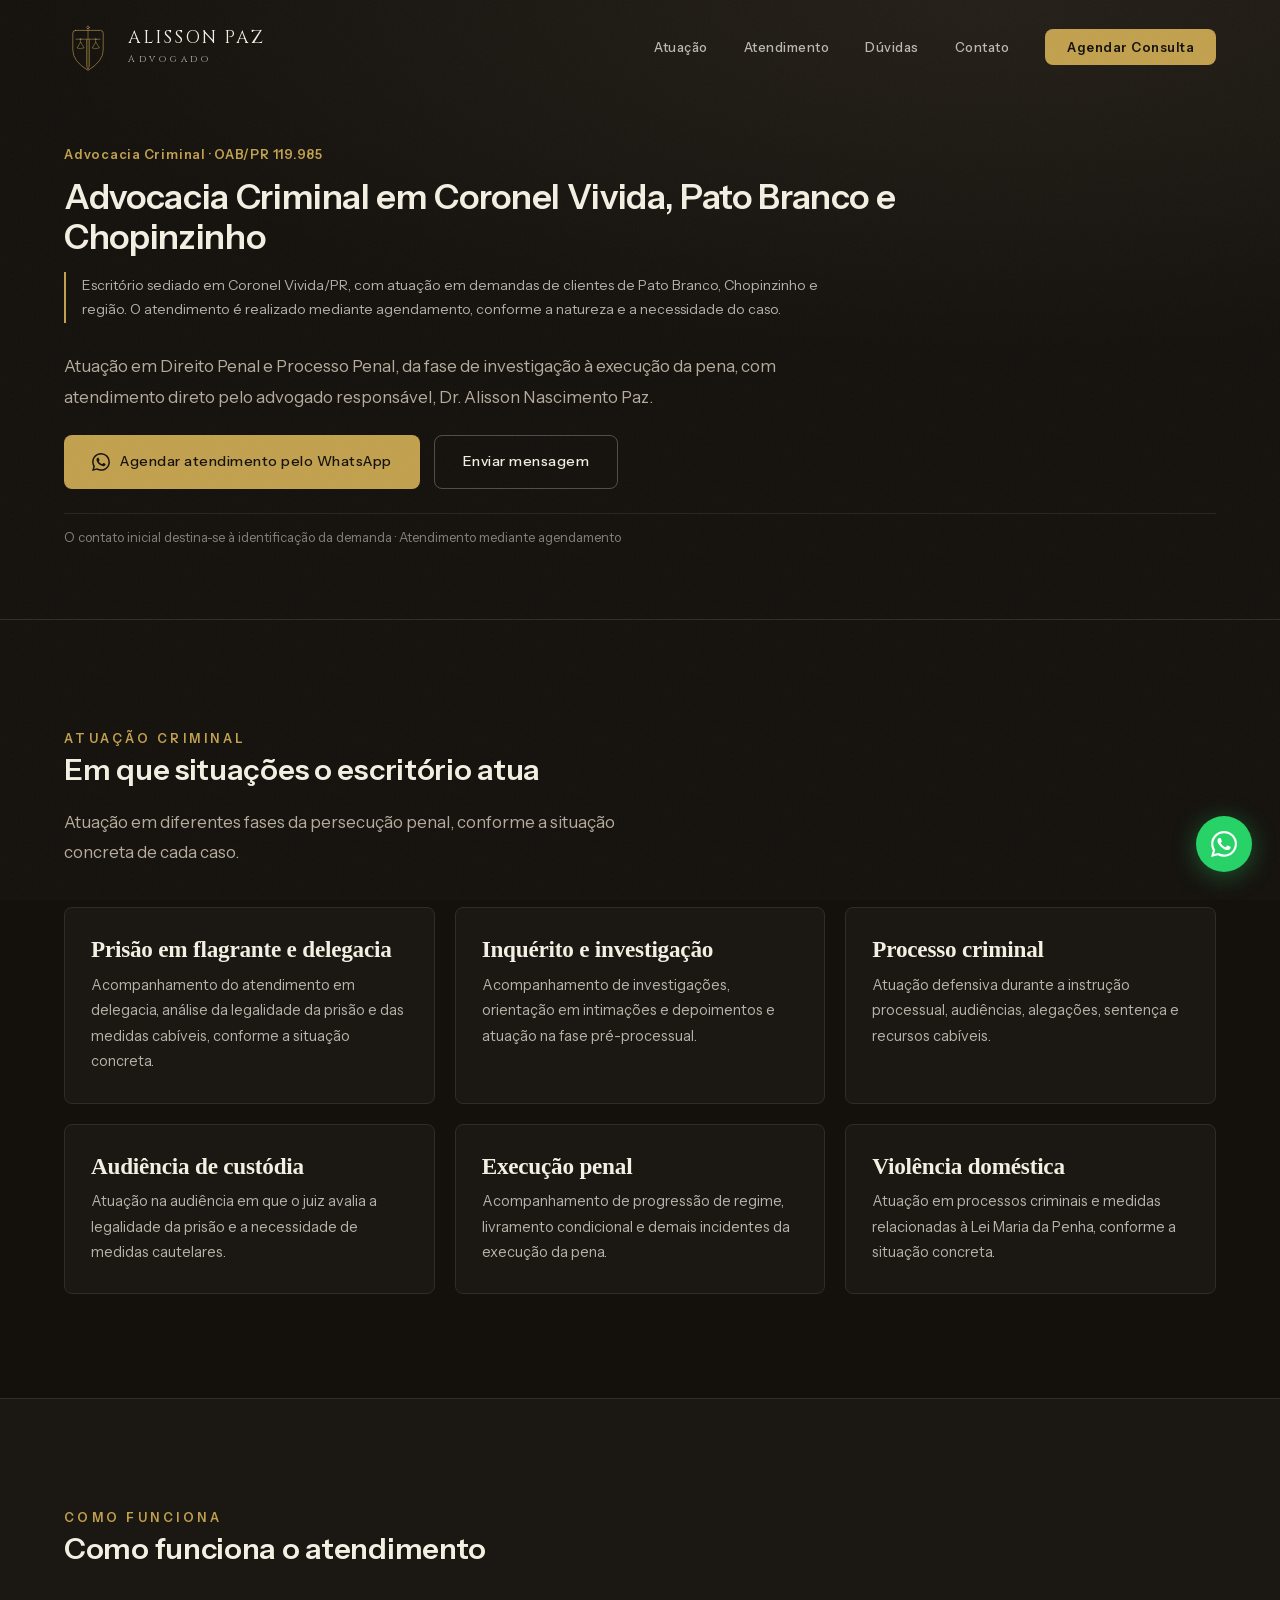
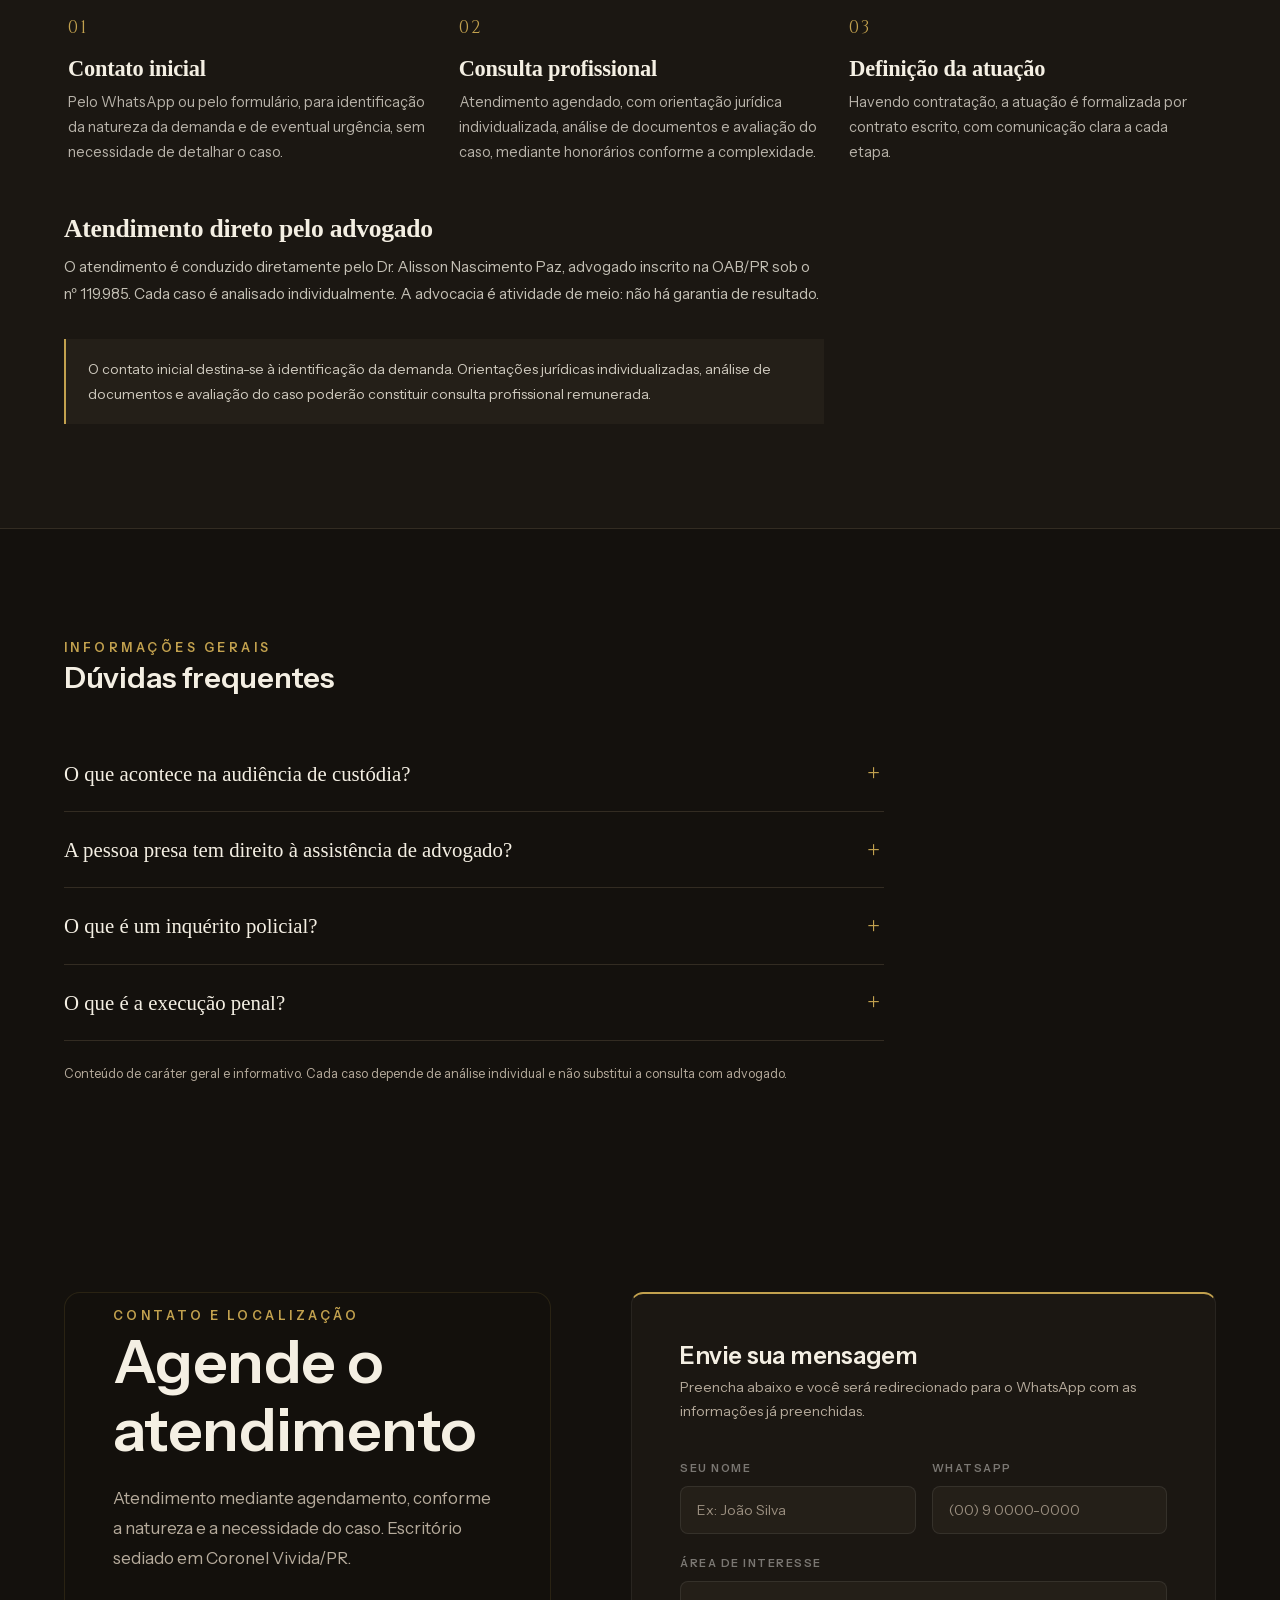
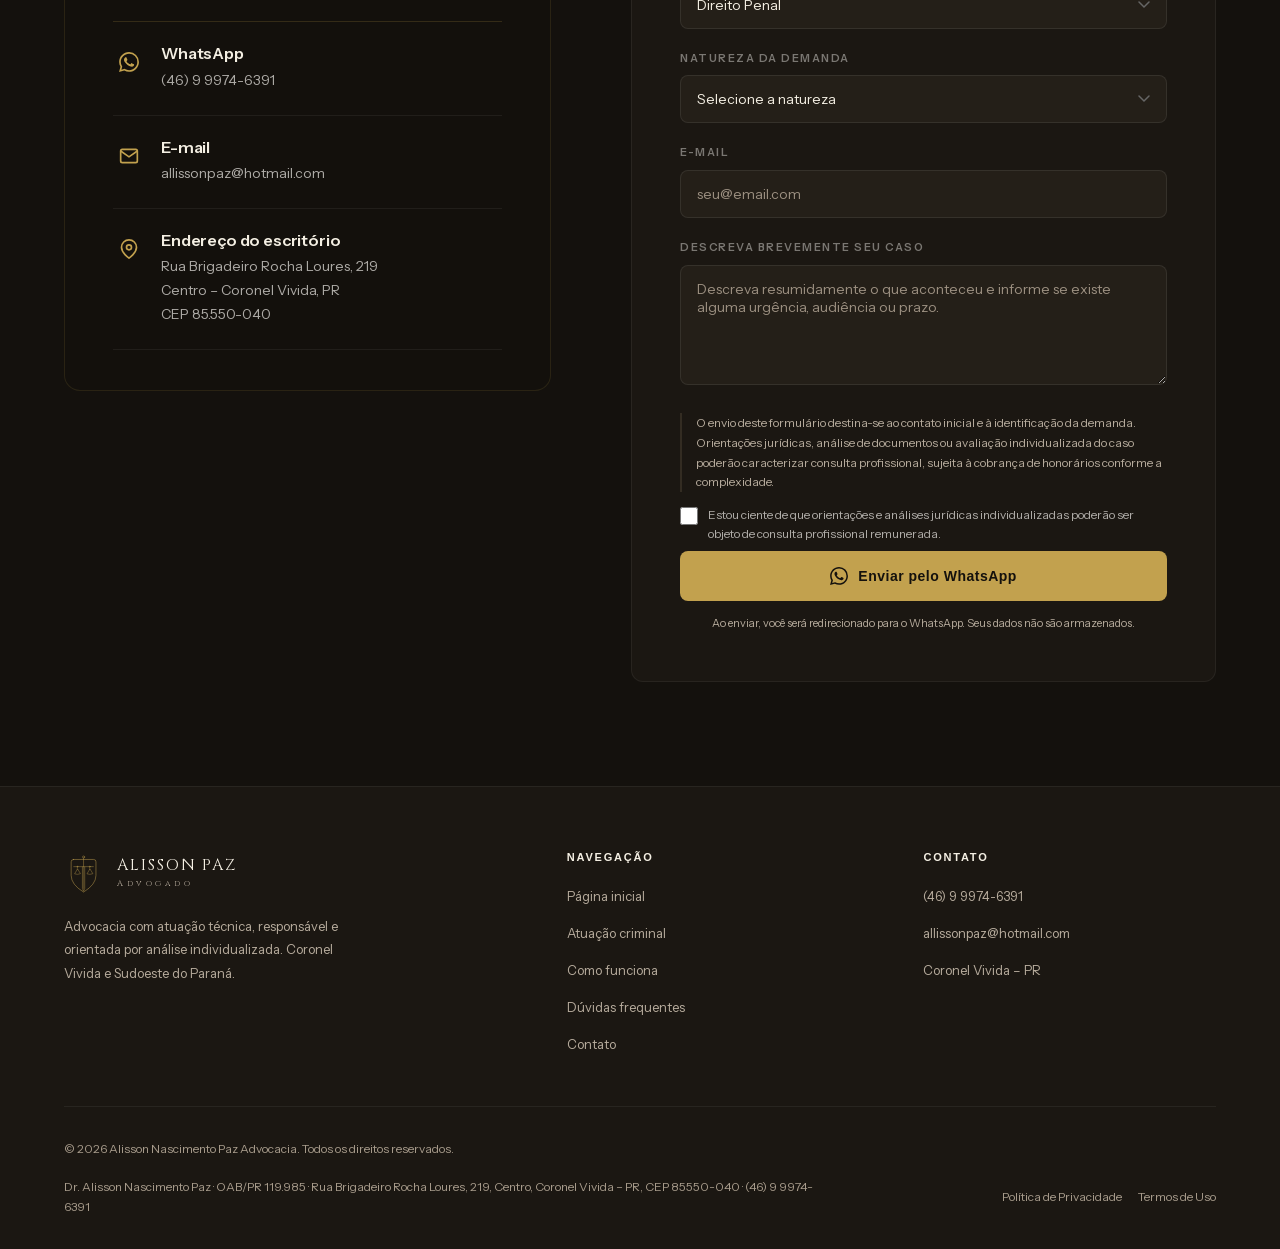
==== advocacia-criminal.html @ b7b6c03e "feat(site): landing page de advocacia criminal para trafego pago Pagina /advocacia-criminal.html (se" ====
<!DOCTYPE html>
<html lang="pt-BR">
<head>
  <meta charset="UTF-8">
  <!-- Favicons -->
  <link rel="icon" href="/favicon.ico" sizes="any">
  <link rel="icon" type="image/svg+xml" href="/favicon.svg">
  <link rel="icon" type="image/png" href="/favicon-48x48.png" sizes="48x48">
  <link rel="icon" type="image/png" href="/favicon-192x192.png" sizes="192x192">
  <link rel="icon" type="image/png" href="/favicon-512x512.png" sizes="512x512">
  <link rel="apple-touch-icon" href="/apple-touch-icon.png">
  <meta name="viewport" content="width=device-width, initial-scale=1.0">
  <title>Advocacia Criminal em Coronel Vivida, Pato Branco e Chopinzinho</title>
  <meta name="description" content="Defesa em flagrante, inquérito, processo criminal, audiência de custódia e execução penal. Atendimento direto pelo advogado. OAB/PR 119.985.">
  <meta name="robots" content="index, follow">
  <link rel="canonical" href="https://www.alissonpazadv.com.br/advocacia-criminal.html">
  <meta property="og:locale" content="pt_BR">
  <meta property="og:type" content="website">
  <meta property="og:site_name" content="Alisson Paz Advocacia">
  <meta property="og:title" content="Advocacia Criminal em Coronel Vivida, Pato Branco e Chopinzinho">
  <meta property="og:description" content="Defesa em flagrante, inquérito, processo criminal, audiência de custódia e execução penal. Atendimento direto pelo advogado. OAB/PR 119.985.">
  <meta property="og:url" content="https://www.alissonpazadv.com.br/advocacia-criminal.html">
  <meta property="og:image" content="https://www.alissonpazadv.com.br/favicon-512x512.png">
  <meta property="og:image:alt" content="Marca Alisson Paz Advocacia">
  <meta name="twitter:card" content="summary">
  <meta name="twitter:title" content="Advocacia Criminal em Coronel Vivida, Pato Branco e Chopinzinho">
  <meta name="twitter:description" content="Defesa em flagrante, inquérito, processo criminal, audiência de custódia e execução penal. Atendimento direto pelo advogado. OAB/PR 119.985.">
  <meta name="twitter:image" content="https://www.alissonpazadv.com.br/favicon-512x512.png">
  <script type="application/ld+json">
  {
    "@context": "https://schema.org",
    "@type": "LegalService",
    "@id": "https://www.alissonpazadv.com.br/advocacia-criminal.html#servico",
    "name": "Alisson Nascimento Paz Advocacia",
    "url": "https://www.alissonpazadv.com.br/advocacia-criminal.html",
    "description": "Defesa em flagrante, inquérito, processo criminal, audiência de custódia e execução penal. Atendimento direto pelo advogado. OAB/PR 119.985.",
    "serviceType": "Advocacia criminal",
    "telephone": "+55 46 99974-6391",
    "email": "allissonpaz@hotmail.com",
    "address": {
      "@type": "PostalAddress",
      "streetAddress": "Rua Brigadeiro Rocha Loures, 219, Centro",
      "addressLocality": "Coronel Vivida",
      "addressRegion": "PR",
      "postalCode": "85550-040",
      "addressCountry": "BR"
    },
    "areaServed": [
      { "@type": "City", "name": "Coronel Vivida" },
      { "@type": "City", "name": "Pato Branco" },
      { "@type": "City", "name": "Chopinzinho" }
    ]
  }
  </script>
  <link rel="preload" as="font" type="font/woff2" href="assets/fonts/cinzel-latin.woff2" crossorigin>
  <link rel="preload" as="font" type="font/woff2" href="assets/fonts/instrument-sans-latin.woff2" crossorigin>

  <!-- Google tag (gtag.js) -->
  <script async src="https://www.googletagmanager.com/gtag/js?id=G-5J4N177RQL"></script>
  <script>
    window.dataLayer = window.dataLayer || [];
    function gtag(){dataLayer.push(arguments);}
    gtag('js', new Date());
    gtag('config', 'G-5J4N177RQL');
    gtag('config', 'AW-17974605756');
  </script>

  <style>
*, *::before, *::after{ box-sizing: border-box; margin: 0; padding: 0; }
@font-face{
      font-family: 'Cinzel';
      font-style: normal;
      font-weight: 400;
      font-display: swap;
      src: url('assets/fonts/cinzel-latin.woff2') format('woff2');
    }
@font-face{
      font-family: 'Cinzel';
      font-style: normal;
      font-weight: 500;
      font-display: swap;
      src: url('assets/fonts/cinzel-latin.woff2') format('woff2');
    }
@font-face{
      font-family: 'Cinzel';
      font-style: normal;
      font-weight: 600;
      font-display: swap;
      src: url('assets/fonts/cinzel-latin.woff2') format('woff2');
    }
@font-face{
      font-family: 'Instrument Sans';
      font-style: normal;
      font-weight: 400;
      font-display: swap;
      src: url('assets/fonts/instrument-sans-latin.woff2') format('woff2');
    }
@font-face{
      font-family: 'Instrument Sans';
      font-style: normal;
      font-weight: 500;
      font-display: swap;
      src: url('assets/fonts/instrument-sans-latin.woff2') format('woff2');
    }
@font-face{
      font-family: 'Instrument Sans';
      font-style: normal;
      font-weight: 600;
      font-display: swap;
      src: url('assets/fonts/instrument-sans-latin.woff2') format('woff2');
    }
@font-face{
      font-family: 'Instrument Sans';
      font-style: normal;
      font-weight: 700;
      font-display: swap;
      src: url('assets/fonts/instrument-sans-latin.woff2') format('woff2');
    }
:root{
      --dark:    #14110D;
      --dark-2:  #1B1712;
      --dark-3:  #241F18;
      --dark-4:  #332C22;
      --gold:    #C2A14E;
      --gold-lt: #E4D2A0;
      --white:   #F4EFE3;
      --gray:    #8A8073;
      --gray-lt: #5e5648;
      --radius:  6px;
      --tr: 0.35s cubic-bezier(0.4, 0, 0.2, 1);
      --nav-h: 88px; /* altura aproximada da navbar (padding 20px*2 + logo 54px, arredondado) */
    }
@media (max-width: 768px){:root{ --nav-h: 74px; }}
::selection{ background: var(--gold); color: var(--dark); }
html{ scroll-behavior: smooth; }
body{
      background: var(--dark);
      color: var(--white);
      font-family: 'Instrument Sans', sans-serif;
      font-size: 16px;
      line-height: 1.7;
      font-weight: 400;
      -webkit-font-smoothing: antialiased;
      overflow-x: hidden;
    }
body::before{
      content: "";
      position: fixed;
      inset: 0;
      z-index: 9999;
      pointer-events: none;
      opacity: .04;
      background-image: url("data:image/svg+xml,%3Csvg xmlns='http://www.w3.org/2000/svg' width='120' height='120'%3E%3Cfilter id='n'%3E%3CfeTurbulence type='fractalNoise' baseFrequency='0.9' numOctaves='2'/%3E%3C/filter%3E%3Crect width='100%25' height='100%25' filter='url(%23n)'/%3E%3C/svg%3E");
    }
h1, h2, h3, h4{ font-family: 'Instrument Sans', sans-serif; font-weight: 600; line-height: 1.15; letter-spacing: -0.01em; }
a{ text-decoration: none; color: inherit; }
img{ max-width: 100%; display: block; }
.container{ max-width: 1200px; margin: 0 auto; padding: 0 24px; width: 100%; }
.fade-up{
      opacity: 0;
      transform: translateY(32px);
      transition: opacity 0.7s ease, transform 0.7s ease;
    }
.fade-up.visible{ opacity: 1; transform: translateY(0); }
section{ padding: 120px 0; }
#processo{ padding: 108px 0; }
#contato{ padding: 136px 0; }
#atuacao, #formacao, #diferenciais, #contato{
      position: relative;
    }
.section-tag{
      font-family: 'Instrument Sans', sans-serif;
      font-weight: 600;
      font-size: .78rem;
      letter-spacing: .28em;
      text-transform: uppercase;
      color: var(--gold);
      margin-bottom: 20px;
    }
.section-title{
      font-family: 'Instrument Sans', sans-serif;
      font-size: clamp(2.1rem, 4.8vw, 3.75rem);
      font-weight: 600;
      color: var(--white);
      line-height: 1.12;
      margin-bottom: 20px;
    }
.section-subtitle{
      font-size: 1.05rem;
      color: var(--gray);
      max-width: 560px;
      line-height: 1.8;
    }
.btn{
      display: inline-flex;
      align-items: center;
      gap: 10px;
      padding: 14px 28px;
      border-radius: var(--radius);
      font-size: 14px;
      font-weight: 500;
      letter-spacing: 0.5px;
      cursor: pointer;
      transition: var(--tr);
      border: none;
    }
.btn-gold{ background: var(--gold); color: var(--dark); }
.btn-gold:hover{ background: var(--gold-lt); transform: translateY(-2px); }
.btn-outline{ background: transparent; color: var(--white); border: 1px solid rgba(255,255,255,0.25); }
.btn-outline:hover{ border-color: var(--gold); color: var(--gold); }
#navbar{
      position: fixed;
      top: 0; left: 0; right: 0;
      z-index: 1000;
      padding: 20px 0;
      background: transparent;
      transition: background-color var(--tr), padding var(--tr);
      transform: translateZ(0);
    }
#navbar.scrolled{
      background: rgba(20,17,13,0.85);
      padding: 14px 0;
    }
.nav-inner{ display: flex; align-items: center; justify-content: space-between; }
.nav-lockup{ display: flex; align-items: center; gap: 16px; }
.nav-mark{ height: 54px; width: auto; color: var(--gold); }
.nav-txt{ display: flex; flex-direction: column; line-height: 1; }
.nav-name{ font-family: 'Cinzel', serif; font-size: 1.1rem; letter-spacing: .12em; color: var(--white); }
.nav-tagline{ font-family: 'Cinzel', serif; font-size: .58rem; letter-spacing: .4em; color: var(--gray); margin-top: 7px; }
.nav-links{
      display: flex;
      align-items: center;
      gap: 36px;
      list-style: none;
    }
.nav-links a{
      font-size: 13px;
      font-weight: 500;
      letter-spacing: 0.5px;
      color: rgba(240,237,232,0.75);
      transition: color var(--tr);
    }
.nav-links a:hover{ color: var(--gold); }
.nav-cta{
      background: var(--gold);
      color: var(--dark) !important;
      padding: 10px 22px;
      border-radius: var(--radius);
      font-weight: 600 !important;
    }
.nav-cta:hover{ background: var(--gold-lt) !important; }
.nav-toggle{
      display: none;
      flex-direction: column;
      gap: 5px;
      cursor: pointer;
      padding: 4px;
      z-index: 1001;
      position: relative;
    }
.nav-toggle span{
      display: block;
      width: 22px;
      height: 2px;
      background: var(--white);
      transition: var(--tr);
    }
.nav-close-item{ display: none; }
.hero-kicker{
      display: block;
      font-size: .8rem;
      font-weight: 600;
      letter-spacing: .06em;
      color: var(--gold);
      margin-bottom: clamp(8px, 1.4vh, 16px);
    }
.hero-title{
      font-size: clamp(1.6rem, 2vw + 0.55rem, 2.3rem);
      font-weight: 600;
      color: var(--white);
      line-height: 1.15;
      letter-spacing: -0.01em;
      max-width: 100%;
      margin-bottom: clamp(10px, 1.6vh, 18px);
    }
.hero-sub{
      max-width: 100%;
      margin-bottom: clamp(14px, 2.6vh, 26px);
    }
.hero-actions{ display: flex; gap: 14px; flex-wrap: wrap; margin-bottom: clamp(14px, 2.6vh, 26px); }
.hero-meta{
      font-size: 13px;
      line-height: 1.5;
      color: rgba(240,237,232,0.5);
      padding-top: clamp(10px, 1.6vh, 18px);
      border-top: 1px solid rgba(255,255,255,0.08);
      max-width: 100%;
    }
@media (min-width: 769px) and (max-height: 760px){.hero-kicker{ margin-bottom: clamp(6px, 1vh, 12px); }.hero-title{ margin-bottom: clamp(8px, 1.2vh, 14px); }.hero-sub, .hero-actions{ margin-bottom: clamp(10px, 2vh, 18px); }}
@media (max-width: 768px){.hero-title, .hero-meta, .hero-sub{ max-width: 100%; }}
@media (max-width: 768px) and (max-height: 600px){.hero-meta{ padding-right: 84px; }.hero-actions .btn{ max-width: calc(100% - 76px); }}
.content-panel{
      background: rgba(20,17,13,0.48);
      border: 1px solid rgba(201,168,76,0.12);
      border-radius: 16px;
      padding: 40px clamp(20px, 4vw, 48px);
    }
#processo{ background: transparent; }
.processo-header{ text-align: center; max-width: 600px; margin: 0 auto; }
.processo-header .section-tag{ text-align: center; }
.processo-header .section-subtitle{ margin: 0 auto; }
.processo-steps{
      display: grid;
      grid-template-columns: repeat(3, 1fr);
      gap: 48px;
      margin-top: 72px;
    }
.step{
      padding-left: 24px;
      border-left: 1px solid rgba(201,168,76,0.3);
    }
.step-dot{
      display: block;
      font-family: 'Instrument Sans', sans-serif;
      font-size: 13px;
      font-weight: 600;
      color: var(--gold);
      margin-bottom: 18px;
      text-shadow: 0 1px 6px rgba(0,0,0,0.35);
    }
.step h3{ font-size: 1.15rem; font-weight: 600; color: var(--white); margin-bottom: 10px; text-shadow: 0 1px 8px rgba(0,0,0,0.4); }
.step p{ font-size: 14px; color: var(--gray); line-height: 1.8; max-width: 30ch; text-shadow: 0 1px 6px rgba(0,0,0,0.35); }
@media (max-width: 768px){.processo-steps{ grid-template-columns: 1fr; gap: 32px; }}
#contato{ background: transparent; }
.contato-layout{
      display: grid;
      grid-template-columns: 1fr 1.2fr;
      gap: 80px;
      align-items: flex-start;
    }
.contato-info{ padding-top: 8px; }
.contato-list{
      margin-top: 48px;
      border-top: 1px solid rgba(201,168,76,0.18);
    }
.contato-item{
      display: flex;
      gap: 16px;
      align-items: flex-start;
      padding: 22px 0;
      border-bottom: 1px solid rgba(255,255,255,0.06);
    }
.contato-icon{
      width: 32px;
      height: 32px;
      display: flex;
      align-items: center;
      justify-content: center;
      color: var(--gold);
      flex-shrink: 0;
      margin-top: 2px;
    }
.contato-item h4{
      font-size: 11px;
      letter-spacing: 2px;
      text-transform: uppercase;
      color: var(--gold);
      margin-bottom: 6px;
      font-weight: 600;
    }
.contato-item p{ font-size: 14px; color: rgba(240,237,232,0.7); line-height: 1.7;
      font-weight: 300;
      -webkit-font-smoothing: antialiased; }
.form-card{
      background: var(--dark-2);
      border-radius: 16px;
      padding: 48px;
      border: 1px solid rgba(255,255,255,0.06);
      border-top: 2px solid var(--gold);
    }
.form-title{ font-size: 1.5rem; font-weight: 600; color: var(--white); margin-bottom: 6px; }
.form-subtitle{ font-size: 14px; color: var(--gray); margin-bottom: 36px; }
.form-group{ margin-bottom: 20px; }
.form-group label{
      display: block;
      font-size: 11px;
      font-weight: 600;
      letter-spacing: 1.5px;
      text-transform: uppercase;
      color: rgba(240,237,232,0.45);
      margin-bottom: 8px;
    }
.form-group input,
    .form-group select,
    .form-group textarea{
      width: 100%;
      background: var(--dark-3);
      border: 1px solid rgba(255,255,255,0.08);
      border-radius: var(--radius);
      padding: 14px 16px;
      color: var(--white);
      font-family: 'Instrument Sans', sans-serif;
      font-size: 14px;
      transition: border-color var(--tr);
      outline: none;
      -webkit-appearance: none;
      appearance: none;
    }
.form-group input::placeholder,
    .form-group textarea::placeholder{ color: var(--gray); }
.form-group input:focus,
    .form-group select:focus,
    .form-group textarea:focus{ border-color: var(--gold); }
.form-group textarea{ resize: vertical; min-height: 120px; }
.form-group select{
      cursor: pointer;
      background-image: url("data:image/svg+xml,%3Csvg xmlns='http://www.w3.org/2000/svg' width='12' height='8' viewBox='0 0 12 8'%3E%3Cpath d='M1 1l5 5 5-5' stroke='%23666' stroke-width='1.5' fill='none' stroke-linecap='round'/%3E%3C/svg%3E");
      background-repeat: no-repeat;
      background-position: right 16px center;
      padding-right: 40px;
    }
.form-row{ display: grid; grid-template-columns: 1fr 1fr; gap: 16px; }
.btn-submit{
      width: 100%;
      background: var(--gold);
      color: var(--dark);
      border: none;
      border-radius: var(--radius);
      padding: 16px;
      font-size: 14px;
      font-weight: 600;
      letter-spacing: 0.5px;
      cursor: pointer;
      transition: var(--tr);
      display: flex;
      align-items: center;
      justify-content: center;
      gap: 10px;
      margin-top: 8px;
    }
.btn-submit:hover{ background: var(--gold-lt); transform: translateY(-2px); }
.form-group[hidden]{ display: none; }
.form-notice{
      font-size: 12px;
      line-height: 1.65;
      color: var(--gray);
      border-left: 2px solid var(--dark-4);
      padding-left: 14px;
      margin: 4px 0 14px;
    }
.form-check{
      display: flex;
      align-items: flex-start;
      gap: 10px;
      font-size: 12px;
      line-height: 1.55;
      color: rgba(240,237,232,0.7);
      cursor: pointer;
      margin-bottom: 4px;
    }
.form-check input{
      flex: 0 0 auto;
      width: 18px;
      height: 18px;
      margin: 1px 0 0;
      accent-color: var(--gold);
      cursor: pointer;
    }
.form-check input:focus-visible{ outline: 2px solid var(--gold); outline-offset: 2px; }
.form-disclaimer{
      font-size: 11px;
      color: var(--gray);
      text-align: center;
      margin-top: 14px;
      line-height: 1.6;
    }
footer{
      background: var(--dark-2);
      border-top: 1px solid rgba(255,255,255,0.06);
      padding: 64px 0 32px;
    }
.footer-top{
      display: grid;
      grid-template-columns: 1.5fr 1fr 1fr;
      gap: 64px;
      margin-bottom: 48px;
    }
.footer-lockup{ display: flex; align-items: center; gap: 14px; margin-bottom: 20px; }
.footer-mark{ height: 44px; width: auto; color: var(--gold); }
.footer-txt{ display: flex; flex-direction: column; line-height: 1; }
.footer-name{ font-family: 'Cinzel', serif; font-size: 1rem; letter-spacing: .12em; color: var(--white); }
.footer-tagline{ font-family: 'Cinzel', serif; font-size: .52rem; letter-spacing: .42em; color: var(--gray); margin-top: 7px; }
.footer-brand p{
      font-size: 13px;
      color: var(--gray);
      line-height: 1.8;
      max-width: 280px;
    }
.footer-col h5{
      font-size: 11px;
      letter-spacing: 2px;
      text-transform: uppercase;
      color: var(--gold);
      margin-bottom: 20px;
      font-weight: 600;
    }
.footer-col ul{ list-style: none; display: flex; flex-direction: column; gap: 10px; }
.footer-col ul li a{
      font-size: 13px;
      color: var(--gray);
      transition: color var(--tr);
    }
.footer-col ul li a:hover{ color: var(--white); }
.footer-bottom{
      padding-top: 32px;
      border-top: 1px solid rgba(255,255,255,0.06);
      display: flex;
      align-items: center;
      justify-content: space-between;
      flex-wrap: wrap;
      gap: 12px;
    }
.footer-bottom p{ font-size: 12px; color: var(--gray-lt); }
.footer-legal{ display: flex; gap: 16px; }
.footer-legal a{ font-size: 12px; color: var(--gray-lt); transition: color var(--tr); }
.footer-legal a:hover{ color: var(--gold); }
.footer-oab{
      font-size: 12px;
      color: var(--gray-lt);
      display: flex;
      align-items: center;
      gap: 8px;
    }
.footer-oab::before{
      content: '';
      display: inline-block;
      width: 6px; height: 6px;
      background: var(--gold);
      border-radius: 50%;
    }
.whatsapp-float{
      position: fixed;
      bottom: 28px;
      right: 28px;
      z-index: 999;
      display: flex;
      align-items: center;
      gap: 12px;
    }
.whatsapp-label{
      background: var(--dark-3);
      color: var(--white);
      font-size: 13px;
      padding: 8px 14px;
      border-radius: 8px;
      white-space: nowrap;
      opacity: 0;
      transform: translateX(8px);
      transition: var(--tr);
      border: 1px solid rgba(255,255,255,0.08);
      pointer-events: none;
    }
.whatsapp-float:hover .whatsapp-label{ opacity: 1; transform: translateX(0); }
.whatsapp-btn{
      width: 56px;
      height: 56px;
      background: #25D366;
      border-radius: 50%;
      display: flex;
      align-items: center;
      justify-content: center;
      box-shadow: 0 4px 24px rgba(37,211,102,0.35);
      transition: var(--tr);
      color: white;
    }
.whatsapp-btn:hover{ transform: scale(1.1); box-shadow: 0 6px 32px rgba(37,211,102,0.5); }
@media (max-width: 1024px){.footer-top{ grid-template-columns: 1fr 1fr; gap: 40px; }}
@media (max-width: 768px){section{ padding: 72px 0; }body.menu-open{ overflow: hidden; touch-action: none; }.nav-links{
        display: none;
        position: fixed;
        top: 0; left: 0; right: 0; bottom: 0;
        background: rgba(20,17,13,0.98);
        flex-direction: column;
        justify-content: center;
        align-items: center;
        gap: 28px;
        z-index: 9000;
      }.nav-links.open{ display: flex; }.nav-links.open a{ font-size: 1.3rem; letter-spacing: .04em; }.nav-links.open .nav-cta{ font-size: 1rem !important; padding: 14px 32px; margin-top: 8px; }.nav-toggle{ display: flex; z-index: 9001; }body.menu-open .nav-toggle{ display: none; }.nav-close-item{
        display: block;
        position: absolute;
        top: 20px;
        right: 20px;
        list-style: none;
      }.nav-close{
        background: rgba(255,255,255,0.07);
        border: 1px solid rgba(255,255,255,0.13);
        border-radius: 50%;
        color: var(--white);
        cursor: pointer;
        width: 46px;
        height: 46px;
        display: flex;
        align-items: center;
        justify-content: center;
        transition: background var(--tr);
      }.nav-close:active{ background: rgba(255,255,255,0.18); }.nav-toggle span{ transition: transform 0.3s ease, opacity 0.3s ease; }.nav-toggle.active span:nth-child(1){ transform: rotate(45deg) translate(5px, 5px); }.nav-toggle.active span:nth-child(2){ opacity: 0; transform: translateX(-8px); }.nav-toggle.active span:nth-child(3){ transform: rotate(-45deg) translate(5px, -5px); }.processo-steps{ grid-template-columns: 1fr; }.contato-layout{ grid-template-columns: 1fr; gap: 40px; }.footer-top{ grid-template-columns: 1fr; gap: 36px; }.footer-bottom{ flex-direction: column; text-align: center; gap: 8px; }.form-row{ grid-template-columns: 1fr; }.hero-title{ font-size: clamp(1.7rem, 7vw, 2.2rem); }.hero-actions{ flex-direction: column; gap: 10px; }.hero-actions .btn{ width: 100%; justify-content: center; }.nav-mark{ height: 34px; }.nav-name{ font-size: .8rem; }.nav-tagline{ font-size: .5rem; letter-spacing: .35em; margin-top: 5px; }.whatsapp-label{ display: none; }.whatsapp-float{
        bottom: calc(20px + env(safe-area-inset-bottom));
        right: calc(20px + env(safe-area-inset-right));
      }.form-card{ padding: 28px 20px; }}
@media (max-width: 480px){section{ padding: 56px 0; }.container{ padding: 0 18px; }.section-title{ font-size: clamp(1.75rem, 7vw, 2rem); }.step{ padding: 28px 18px; }.step-num{ font-size: 2.8rem; }.form-card{ padding: 24px 16px; }.footer-name{ font-size: .85rem; }.footer-mark{ height: 36px; }}
:root{
      --radius-action: 8px;
      --radius-surface: 12px;
      --radius: var(--radius-action);
      --gray: #b6ab9c;
      --gray-lt: #a79b8b;
    }
html{ scroll-padding-top: 92px; }
body.menu-open{ overflow: hidden; touch-action: none; }
.skip-link{
      position: fixed;
      top: 10px;
      left: 12px;
      z-index: 12000;
      padding: 11px 16px;
      border-radius: var(--radius-action);
      background: var(--gold);
      color: var(--dark);
      font-weight: 600;
      transform: translateY(-160%);
      transition: transform 0.2s ease;
    }
.skip-link:focus{ transform: translateY(0); }
:where(a, button, input, select, textarea):focus-visible{
      outline: 3px solid var(--gold-lt);
      outline-offset: 4px;
    }
.nav-toggle,
    .nav-close{
      appearance: none;
      border: 0;
      background: transparent;
      color: var(--white);
      min-width: 44px;
      min-height: 44px;
      align-items: center;
      justify-content: center;
    }
.nav-toggle{ display: none; padding: 10px; }
.nav-close-item{ display: none; }
.nav-close{ cursor: pointer; }
.nav-links a,
    .btn,
    .btn-submit,
    .btn-cta-gold,
    .btn-cta-outline,
    .mapa-link,
    .back-link,
    .whatsapp-btn{
      min-height: 44px;
    }
.fade-up{ opacity: 1 !important; transform: none !important; }
@keyframes hero-reveal{
      from { opacity: 0; transform: translateY(20px); }
      to { opacity: 1; transform: translateY(0); }
    }
[hidden]{ display: none !important; }
.form-group input::placeholder,
    .form-group textarea::placeholder{ color: #9b8f80; opacity: 1; }
.area-card,
    .dif-visual,
    .processo-steps,
    .article-card,
    .form-card,
    .sidebar-card,
    .obrigado-card,
    .article-highlight,
    .article-disclaimer{
      border-radius: var(--radius-surface);
    }
.btn,
    .btn-submit,
    .btn-cta-gold,
    .btn-cta-outline,
    .nav-cta,
    .mapa-link{
      border-radius: var(--radius-action);
    }
.tab-group h3,
    .dif-text h3,
    .contato-item h3,
    .sidebar-card h2,
    .footer-col h2{
      color: var(--white);
      font-weight: 600;
    }
.contato-item h3{ margin-bottom: 6px; font-size: 1rem; }
.footer-col h2{
      margin-bottom: 18px;
      font-family: 'Manrope', sans-serif;
      font-size: 0.69rem;
      letter-spacing: 0.16em;
      text-transform: uppercase;
    }
.footer-nap{ max-width: 760px; color: var(--gray); font-size: 0.76rem; line-height: 1.65; }
.footer-bottom{ gap: 18px 32px; }
@media (max-width: 768px){#navbar .nav-links{
        position: fixed;
        inset: 0;
        z-index: 10000;
        width: 100vw;
        height: 100vh;
        height: 100dvh;
        padding: 84px 24px 32px;
        overflow-y: auto;
        overscroll-behavior: contain;
        background: rgba(20, 17, 13, 0.97);
      }#navbar .nav-links.open{ display: flex; }#navbar .nav-close-item{ position: absolute; top: 18px; right: 18px; display: block; }#navbar .nav-links:not(.open) .nav-close-item{ display: none; }#navbar .nav-toggle{ display: flex; }.footer-bottom{ align-items: flex-start; text-align: left; }}
@media (prefers-reduced-motion: reduce){
      html { scroll-behavior: auto; }
      *, *::before, *::after {
        scroll-behavior: auto !important;
        animation-duration: 0.01ms !important;
        animation-iteration-count: 1 !important;
        transition-duration: 0.01ms !important;
      }
    }

/* ===== Landing Advocacia Criminal ===== */
#lp-hero { padding: clamp(120px, 16vh, 170px) 0 clamp(56px, 8vh, 88px); background: radial-gradient(120% 90% at 78% 0%, var(--dark-3) 0%, var(--dark) 62%); border-bottom: 1px solid var(--dark-4); }
#lp-hero .hero-title { max-width: 920px; }
#lp-hero .hero-sub { max-width: 760px; }
.lp-sede { max-width: 760px; font-size: 14px; line-height: 1.7; color: rgba(244,239,227,0.72); border-left: 2px solid var(--gold); padding: 2px 0 2px 16px; margin: 0 0 28px; }
#atuacao, #atendimento, #duvidas { padding: clamp(64px, 9vw, 104px) 0; }
#atendimento { background: var(--dark-2); border-top: 1px solid var(--dark-4); border-bottom: 1px solid var(--dark-4); }
.lp-head { max-width: 760px; margin-bottom: 40px; }
.lp-head .section-title { font-size: clamp(1.6rem, 2.3vw, 2rem); line-height: 1.2; }
.lp-grid { display: grid; grid-template-columns: repeat(3, 1fr); gap: 20px; }
.lp-card { background: var(--dark-2); border: 1px solid var(--dark-4); border-radius: var(--radius); padding: 28px 26px; }
.lp-card h3 { font-family: 'Cormorant Garamond', serif; font-size: 1.45rem; font-weight: 600; color: var(--white); margin-bottom: 10px; }
.lp-card p { font-size: 14.5px; line-height: 1.75; color: rgba(244,239,227,0.72); }
.lp-steps { display: grid; grid-template-columns: repeat(3, 1fr); gap: 20px; margin-top: 8px; }
.lp-step { padding: 8px 4px; }
.lp-step-num { font-family: 'Cinzel', serif; color: var(--gold); font-size: 1.1rem; letter-spacing: .12em; margin-bottom: 12px; }
.lp-step h3 { font-family: 'Cormorant Garamond', serif; font-size: 1.4rem; color: var(--white); margin-bottom: 8px; }
.lp-step p { font-size: 14.5px; line-height: 1.75; color: rgba(244,239,227,0.72); }
.lp-direto { margin-top: 40px; max-width: 760px; }
.lp-direto h3 { font-family: 'Cormorant Garamond', serif; font-size: 1.6rem; color: var(--white); margin-bottom: 10px; }
.lp-direto p { font-size: 15px; line-height: 1.8; color: rgba(244,239,227,0.78); }
.lp-aviso { margin-top: 32px; max-width: 760px; border-left: 2px solid var(--gold); background: var(--dark-3); padding: 18px 22px; font-size: 14px; line-height: 1.75; color: rgba(244,239,227,0.82); }
.lp-faq { max-width: 820px; }
.lp-faq details { border-bottom: 1px solid var(--dark-4); }
.lp-faq summary { cursor: pointer; list-style: none; padding: 20px 36px 20px 0; font-family: 'Cormorant Garamond', serif; font-size: 1.3rem; color: var(--white); position: relative; }
.lp-faq summary::-webkit-details-marker { display: none; }
.lp-faq summary::after { content: "+"; position: absolute; right: 4px; top: 50%; transform: translateY(-50%); color: var(--gold); font-size: 1.4rem; }
.lp-faq details[open] summary::after { content: "\2013"; }
.lp-faq details p { padding: 0 36px 22px 0; font-size: 14.5px; line-height: 1.8; color: rgba(244,239,227,0.74); }
.lp-faq-note { margin-top: 22px; font-size: 12.5px; line-height: 1.7; color: var(--gray); }
#contato { padding: clamp(64px, 9vw, 104px) 0; }
@media (max-width: 1024px) { .lp-grid { grid-template-columns: repeat(2, 1fr); } }
@media (max-width: 768px) { .lp-steps { grid-template-columns: 1fr; gap: 14px; } #lp-hero { padding-top: 112px; } }
@media (max-width: 640px) { .lp-grid { grid-template-columns: 1fr; } .lp-card { padding: 22px 20px; } }

  </style>
</head>
<body>

<a class="skip-link" href="#main-content">Pular para o conteúdo principal</a>

<!-- NAVBAR -->
<nav id="navbar">
  <div class="container">
    <div class="nav-inner">
      <a href="index.html" class="nav-logo" aria-label="Alisson Paz Advogado — página inicial">
        <div class="nav-lockup">
          <svg class="nav-mark" viewBox="0 0 240 270" fill="none" stroke="currentColor" stroke-width="3" stroke-linecap="round" stroke-linejoin="round" aria-hidden="true">
            <path d="M58,52 L182,52 Q196,52 196,66 L196,150 Q196,206 120,252 Q44,206 44,150 L44,66 Q44,52 58,52 Z"/>
            <circle cx="120" cy="37" r="6.5" stroke-width="2.6"/>
            <line x1="120" y1="43.5" x2="120" y2="96" stroke-width="2.6"/>
            <line x1="60" y1="96" x2="180" y2="96" stroke-width="2.6"/>
            <circle cx="82" cy="96" r="3.2" stroke-width="2"/>
            <circle cx="158" cy="96" r="3.2" stroke-width="2"/>
            <line x1="82" y1="99.2" x2="82" y2="112" stroke-width="2"/>
            <line x1="158" y1="99.2" x2="158" y2="112" stroke-width="2"/>
            <path d="M82,112 L65,140 Q82,147 99,140 Z" stroke-width="2.4"/>
            <path d="M158,112 L141,140 Q158,147 175,140 Z" stroke-width="2.4"/>
            <path d="M113,98 L113,230 L120,247 L127,230 L127,98" stroke-width="2.6"/>
            <line x1="120" y1="100" x2="120" y2="232" stroke-width="2"/>
          </svg>
          <div class="nav-txt">
            <span class="nav-name">ALISSON PAZ</span>
            <span class="nav-tagline">Advogado</span>
          </div>
        </div>
      </a>
      <ul class="nav-links" id="navLinks">
        <li class="nav-close-item">
          <button class="nav-close" id="navClose" type="button" aria-label="Fechar menu">
            <svg width="22" height="22" viewBox="0 0 24 24" fill="none" stroke="currentColor" stroke-width="2.5" stroke-linecap="round" stroke-linejoin="round" aria-hidden="true"><line x1="18" y1="6" x2="6" y2="18"/><line x1="6" y1="6" x2="18" y2="18"/></svg>
          </button>
        </li>
        <li><a href="#atuacao">Atuação</a></li>
        <li><a href="#atendimento">Atendimento</a></li>
        <li><a href="#duvidas">Dúvidas</a></li>
        <li><a href="#contato">Contato</a></li>
        <li>
          <a href="https://wa.me/5546999746391?text=Ol%C3%A1%2C%20vim%20pelo%20site%20e%20gostaria%20de%20agendar%20uma%20consulta." class="nav-cta" target="_blank" rel="noopener" data-conversion="whatsapp-cta">
            Agendar Consulta
          </a>
        </li>
      </ul>
      <button class="nav-toggle" id="navToggle" type="button" aria-label="Abrir menu" aria-expanded="false" aria-controls="navLinks">
        <span></span>
        <span></span>
        <span></span>
      </button>
    </div>
  </div>
</nav>

<main id="main-content">

<!-- HERO -->
<section id="lp-hero">
  <div class="container">
    <p class="hero-kicker">Advocacia Criminal · OAB/PR 119.985</p>
    <h1 class="hero-title">Advocacia Criminal em Coronel Vivida, Pato Branco e Chopinzinho</h1>
    <p class="lp-sede">Escritório sediado em Coronel Vivida/PR, com atuação em demandas de clientes de Pato Branco, Chopinzinho e região. O atendimento é realizado mediante agendamento, conforme a natureza e a necessidade do caso.</p>
    <p class="hero-sub section-subtitle">Atuação em Direito Penal e Processo Penal, da fase de investigação à execução da pena, com atendimento direto pelo advogado responsável, Dr. Alisson Nascimento Paz.</p>
    <div class="hero-actions">
      <a href="https://wa.me/5546999746391?text=Ol%C3%A1%2C%20vim%20pelo%20site%20e%20gostaria%20de%20agendar%20uma%20consulta." class="btn btn-gold" target="_blank" rel="noopener" data-conversion="whatsapp-cta">
        <svg width="18" height="18" viewBox="0 0 24 24" fill="currentColor"><path d="M17.472 14.382c-.297-.149-1.758-.867-2.03-.967-.273-.099-.471-.148-.67.15-.197.297-.767.966-.94 1.164-.173.199-.347.223-.644.075-.297-.15-1.255-.463-2.39-1.475-.883-.788-1.48-1.761-1.653-2.059-.173-.297-.018-.458.13-.606.134-.133.298-.347.446-.52.149-.174.198-.298.298-.497.099-.198.05-.371-.025-.52-.075-.149-.669-1.612-.916-2.207-.242-.579-.487-.5-.669-.51-.173-.008-.371-.01-.57-.01-.198 0-.52.074-.792.372-.272.297-1.04 1.016-1.04 2.479 0 1.462 1.065 2.875 1.213 3.074.149.198 2.096 3.2 5.077 4.487.709.306 1.262.489 1.694.625.712.227 1.36.195 1.871.118.571-.085 1.758-.719 2.006-1.413.248-.694.248-1.289.173-1.413-.074-.124-.272-.198-.57-.347m-5.421 7.403h-.004a9.87 9.87 0 01-5.031-1.378l-.361-.214-3.741.982.998-3.648-.235-.374a9.86 9.86 0 01-1.51-5.26c.001-5.45 4.436-9.884 9.888-9.884 2.64 0 5.122 1.03 6.988 2.898a9.825 9.825 0 012.893 6.994c-.003 5.45-4.437 9.884-9.885 9.884m8.413-18.297A11.815 11.815 0 0012.05 0C5.495 0 .16 5.335.157 11.892c0 2.096.547 4.142 1.588 5.945L.057 24l6.305-1.654a11.882 11.882 0 005.683 1.448h.005c6.554 0 11.89-5.335 11.893-11.893a11.821 11.821 0 00-3.48-8.413z"/></svg>
        Agendar atendimento pelo WhatsApp
      </a>
      <a href="#contato" class="btn btn-outline">Enviar mensagem</a>
    </div>
    <p class="hero-meta">O contato inicial destina-se à identificação da demanda · Atendimento mediante agendamento</p>
  </div>
</section>

<!-- ATUAÇÃO CRIMINAL -->
<section id="atuacao">
  <div class="container">
    <div class="lp-head">
      <span class="section-tag">Atuação criminal</span>
      <h2 class="section-title">Em que situações o escritório atua</h2>
      <p class="section-subtitle">Atuação em diferentes fases da persecução penal, conforme a situação concreta de cada caso.</p>
    </div>
    <div class="lp-grid">
      <article class="lp-card">
        <h3>Prisão em flagrante e delegacia</h3>
        <p>Acompanhamento do atendimento em delegacia, análise da legalidade da prisão e das medidas cabíveis, conforme a situação concreta.</p>
      </article>
      <article class="lp-card">
        <h3>Inquérito e investigação</h3>
        <p>Acompanhamento de investigações, orientação em intimações e depoimentos e atuação na fase pré-processual.</p>
      </article>
      <article class="lp-card">
        <h3>Processo criminal</h3>
        <p>Atuação defensiva durante a instrução processual, audiências, alegações, sentença e recursos cabíveis.</p>
      </article>
      <article class="lp-card">
        <h3>Audiência de custódia</h3>
        <p>Atuação na audiência em que o juiz avalia a legalidade da prisão e a necessidade de medidas cautelares.</p>
      </article>
      <article class="lp-card">
        <h3>Execução penal</h3>
        <p>Acompanhamento de progressão de regime, livramento condicional e demais incidentes da execução da pena.</p>
      </article>
      <article class="lp-card">
        <h3>Violência doméstica</h3>
        <p>Atuação em processos criminais e medidas relacionadas à Lei Maria da Penha, conforme a situação concreta.</p>
      </article>
    </div>
  </div>
</section>

<!-- COMO FUNCIONA -->
<section id="atendimento">
  <div class="container">
    <div class="lp-head">
      <span class="section-tag">Como funciona</span>
      <h2 class="section-title">Como funciona o atendimento</h2>
    </div>
    <div class="lp-steps">
      <div class="lp-step">
        <div class="lp-step-num" aria-hidden="true">01</div>
        <h3>Contato inicial</h3>
        <p>Pelo WhatsApp ou pelo formulário, para identificação da natureza da demanda e de eventual urgência, sem necessidade de detalhar o caso.</p>
      </div>
      <div class="lp-step">
        <div class="lp-step-num" aria-hidden="true">02</div>
        <h3>Consulta profissional</h3>
        <p>Atendimento agendado, com orientação jurídica individualizada, análise de documentos e avaliação do caso, mediante honorários conforme a complexidade.</p>
      </div>
      <div class="lp-step">
        <div class="lp-step-num" aria-hidden="true">03</div>
        <h3>Definição da atuação</h3>
        <p>Havendo contratação, a atuação é formalizada por contrato escrito, com comunicação clara a cada etapa.</p>
      </div>
    </div>
    <div class="lp-direto">
      <h3>Atendimento direto pelo advogado</h3>
      <p>O atendimento é conduzido diretamente pelo Dr. Alisson Nascimento Paz, advogado inscrito na OAB/PR sob o nº 119.985. Cada caso é analisado individualmente. A advocacia é atividade de meio: não há garantia de resultado.</p>
    </div>
    <p class="lp-aviso">O contato inicial destina-se à identificação da demanda. Orientações jurídicas individualizadas, análise de documentos e avaliação do caso poderão constituir consulta profissional remunerada.</p>
  </div>
</section>

<!-- FAQ -->
<section id="duvidas">
  <div class="container">
    <div class="lp-head">
      <span class="section-tag">Informações gerais</span>
      <h2 class="section-title">Dúvidas frequentes</h2>
    </div>
    <div class="lp-faq">
      <details>
        <summary>O que acontece na audiência de custódia?</summary>
        <p>É a audiência em que a pessoa presa é apresentada a um juiz, em regra em até 24 horas, para que sejam verificadas a legalidade da prisão e a necessidade de medidas cautelares (Código de Processo Penal, art. 310).</p>
      </details>
      <details>
        <summary>A pessoa presa tem direito à assistência de advogado?</summary>
        <p>Sim. A Constituição Federal (art. 5º, LXIII) assegura ao preso a assistência da família e de advogado, além do direito de permanecer calado.</p>
      </details>
      <details>
        <summary>O que é um inquérito policial?</summary>
        <p>É o procedimento de investigação conduzido pela autoridade policial para apurar a existência de um crime e sua autoria. Não é ação penal: serve de base para que o Ministério Público decida se oferece denúncia.</p>
      </details>
      <details>
        <summary>O que é a execução penal?</summary>
        <p>É a fase em que se acompanha o cumprimento da pena imposta em condenação definitiva, incluindo benefícios como a progressão de regime e o livramento condicional (Lei de Execução Penal, Lei nº 7.210/1984).</p>
      </details>
      <p class="lp-faq-note">Conteúdo de caráter geral e informativo. Cada caso depende de análise individual e não substitui a consulta com advogado.</p>
    </div>
  </div>
</section>

<!-- CONTATO / LOCALIZAÇÃO -->
<section id="contato">
  <div class="container">
    <div class="contato-layout">

      <div class="contato-info content-panel">
        <span class="section-tag">Contato e localização</span>
        <h2 class="section-title">Agende o atendimento</h2>
        <p class="section-subtitle" style="margin-bottom: 0;">Atendimento mediante agendamento, conforme a natureza e a necessidade do caso. Escritório sediado em Coronel Vivida/PR.</p>

        <div class="contato-list">
        <div class="contato-item">
          <div class="contato-icon">
            <svg width="20" height="20" viewBox="0 0 24 24" fill="currentColor"><path d="M17.472 14.382c-.297-.149-1.758-.867-2.03-.967-.273-.099-.471-.148-.67.15-.197.297-.767.966-.94 1.164-.173.199-.347.223-.644.075-.297-.15-1.255-.463-2.39-1.475-.883-.788-1.48-1.761-1.653-2.059-.173-.297-.018-.458.13-.606.134-.133.298-.347.446-.52.149-.174.198-.298.298-.497.099-.198.05-.371-.025-.52-.075-.149-.669-1.612-.916-2.207-.242-.579-.487-.5-.669-.51-.173-.008-.371-.01-.57-.01-.198 0-.52.074-.792.372-.272.297-1.04 1.016-1.04 2.479 0 1.462 1.065 2.875 1.213 3.074.149.198 2.096 3.2 5.077 4.487.709.306 1.262.489 1.694.625.712.227 1.36.195 1.871.118.571-.085 1.758-.719 2.006-1.413.248-.694.248-1.289.173-1.413-.074-.124-.272-.198-.57-.347m-5.421 7.403h-.004a9.87 9.87 0 01-5.031-1.378l-.361-.214-3.741.982.998-3.648-.235-.374a9.86 9.86 0 01-1.51-5.26c.001-5.45 4.436-9.884 9.888-9.884 2.64 0 5.122 1.03 6.988 2.898a9.825 9.825 0 012.893 6.994c-.003 5.45-4.437 9.884-9.885 9.884m8.413-18.297A11.815 11.815 0 0012.05 0C5.495 0 .16 5.335.157 11.892c0 2.096.547 4.142 1.588 5.945L.057 24l6.305-1.654a11.882 11.882 0 005.683 1.448h.005c6.554 0 11.89-5.335 11.893-11.893a11.821 11.821 0 00-3.48-8.413z"/></svg>
          </div>
          <div>
            <h3>WhatsApp</h3>
            <p><a href="https://wa.me/5546999746391?text=Ol%C3%A1%2C%20vim%20pelo%20site%20e%20gostaria%20de%20tirar%20uma%20d%C3%BAvida." target="_blank" rel="noopener" data-conversion="whatsapp-cta">(46) 9 9974-6391</a></p>
          </div>
        </div>

        <div class="contato-item">
          <div class="contato-icon">
            <svg width="20" height="20" viewBox="0 0 24 24" fill="none" stroke="currentColor" stroke-width="2"><path d="M4 4h16c1.1 0 2 .9 2 2v12c0 1.1-.9 2-2 2H4c-1.1 0-2-.9-2-2V6c0-1.1.9-2 2-2z"/><polyline points="22,6 12,13 2,6"/></svg>
          </div>
          <div>
            <h3>E-mail</h3>
            <p><a href="mailto:allissonpaz@hotmail.com">allissonpaz@hotmail.com</a></p>
          </div>
        </div>

        <div class="contato-item">
          <div class="contato-icon">
            <svg width="20" height="20" viewBox="0 0 24 24" fill="none" stroke="currentColor" stroke-width="2"><path d="M21 10c0 7-9 13-9 13s-9-6-9-13a9 9 0 0118 0z"/><circle cx="12" cy="10" r="3"/></svg>
          </div>
          <div>
            <h3>Endereço do escritório</h3>
            <p><a href="https://www.google.com/maps/search/Rua+Brigadeiro+Rocha+Loures+219+Coronel+Vivida+PR" target="_blank" rel="noopener">Rua Brigadeiro Rocha Loures, 219<br>Centro – Coronel Vivida, PR<br>CEP 85.550-040</a></p>
          </div>
        </div>
        </div>
      </div>

      <div class="form-card">
        <h3 class="form-title">Envie sua mensagem</h3>
        <p class="form-subtitle">Preencha abaixo e você será redirecionado para o WhatsApp com as informações já preenchidas.</p>
        <form id="contactForm">
          <div class="form-row">
            <div class="form-group">
              <label for="nome">Seu nome</label>
              <input type="text" id="nome" placeholder="Ex: João Silva" required>
            </div>
            <div class="form-group">
              <label for="telefone">WhatsApp</label>
              <input type="tel" id="telefone" placeholder="(00) 9 0000-0000" required>
            </div>
          </div>
          <div class="form-group">
            <label for="assunto">Área de interesse</label>
            <select id="assunto" required>
              <option value="" disabled>Selecione a área</option>
              <option selected>Direito Penal</option>
              <option>Direito do Consumidor</option>
              <option>Direito Digital / LGPD</option>
              <option>Cível e Contratos</option>
              <option>Família e Inventários</option>
              <option>Outro</option>
            </select>
          </div>
          <div class="form-group" id="naturezaGroup">
            <label for="natureza">Natureza da demanda</label>
            <select id="natureza" required>
              <option value="" disabled selected>Selecione a natureza</option>
              <option>Prisão ou flagrante</option>
              <option>Inquérito ou investigação</option>
              <option>Processo criminal</option>
              <option>Audiência</option>
              <option>Execução penal</option>
              <option>Violência doméstica</option>
              <option>Outro</option>
            </select>
          </div>
          <div class="form-group">
            <label for="email">E-mail</label>
            <input type="email" id="email" name="email" placeholder="seu@email.com">
          </div>
          <div class="form-group">
            <label for="mensagem">Descreva brevemente seu caso</label>
            <textarea id="mensagem" placeholder="Descreva resumidamente o que aconteceu e informe se existe alguma urgência, audiência ou prazo."></textarea>
          </div>
          <p class="form-notice" id="consultaAviso">O envio deste formulário destina-se ao contato inicial e à identificação da demanda. Orientações jurídicas, análise de documentos ou avaliação individualizada do caso poderão caracterizar consulta profissional, sujeita à cobrança de honorários conforme a complexidade.</p>
          <label class="form-check" for="ciencia">
            <input type="checkbox" id="ciencia" required aria-describedby="consultaAviso">
            <span>Estou ciente de que orientações e análises jurídicas individualizadas poderão ser objeto de consulta profissional remunerada.</span>
          </label>
          <button type="submit" class="btn-submit">
            <svg width="18" height="18" viewBox="0 0 24 24" fill="currentColor"><path d="M17.472 14.382c-.297-.149-1.758-.867-2.03-.967-.273-.099-.471-.148-.67.15-.197.297-.767.966-.94 1.164-.173.199-.347.223-.644.075-.297-.15-1.255-.463-2.39-1.475-.883-.788-1.48-1.761-1.653-2.059-.173-.297-.018-.458.13-.606.134-.133.298-.347.446-.52.149-.174.198-.298.298-.497.099-.198.05-.371-.025-.52-.075-.149-.669-1.612-.916-2.207-.242-.579-.487-.5-.669-.51-.173-.008-.371-.01-.57-.01-.198 0-.52.074-.792.372-.272.297-1.04 1.016-1.04 2.479 0 1.462 1.065 2.875 1.213 3.074.149.198 2.096 3.2 5.077 4.487.709.306 1.262.489 1.694.625.712.227 1.36.195 1.871.118.571-.085 1.758-.719 2.006-1.413.248-.694.248-1.289.173-1.413-.074-.124-.272-.198-.57-.347m-5.421 7.403h-.004a9.87 9.87 0 01-5.031-1.378l-.361-.214-3.741.982.998-3.648-.235-.374a9.86 9.86 0 01-1.51-5.26c.001-5.45 4.436-9.884 9.888-9.884 2.64 0 5.122 1.03 6.988 2.898a9.825 9.825 0 012.893 6.994c-.003 5.45-4.437 9.884-9.885 9.884m8.413-18.297A11.815 11.815 0 0012.05 0C5.495 0 .16 5.335.157 11.892c0 2.096.547 4.142 1.588 5.945L.057 24l6.305-1.654a11.882 11.882 0 005.683 1.448h.005c6.554 0 11.89-5.335 11.893-11.893a11.821 11.821 0 00-3.48-8.413z"/></svg>
            Enviar pelo WhatsApp
          </button>
          <p class="form-disclaimer">Ao enviar, você será redirecionado para o WhatsApp. Seus dados não são armazenados.</p>
        </form>
      </div>

    </div>
  </div>
</section>

</main>

<!-- FOOTER -->
<footer>
  <div class="container">
    <div class="footer-top">
      <div class="footer-brand">
        <div class="footer-lockup">
          <svg class="footer-mark" viewBox="0 0 240 270" fill="none" stroke="currentColor" stroke-width="3" stroke-linecap="round" stroke-linejoin="round" aria-hidden="true">
            <path d="M58,52 L182,52 Q196,52 196,66 L196,150 Q196,206 120,252 Q44,206 44,150 L44,66 Q44,52 58,52 Z"/>
            <circle cx="120" cy="37" r="6.5" stroke-width="2.6"/>
            <line x1="120" y1="43.5" x2="120" y2="96" stroke-width="2.6"/>
            <line x1="60" y1="96" x2="180" y2="96" stroke-width="2.6"/>
            <circle cx="82" cy="96" r="3.2" stroke-width="2"/>
            <circle cx="158" cy="96" r="3.2" stroke-width="2"/>
            <line x1="82" y1="99.2" x2="82" y2="112" stroke-width="2"/>
            <line x1="158" y1="99.2" x2="158" y2="112" stroke-width="2"/>
            <path d="M82,112 L65,140 Q82,147 99,140 Z" stroke-width="2.4"/>
            <path d="M158,112 L141,140 Q158,147 175,140 Z" stroke-width="2.4"/>
            <path d="M113,98 L113,230 L120,247 L127,230 L127,98" stroke-width="2.6"/>
            <line x1="120" y1="100" x2="120" y2="232" stroke-width="2"/>
          </svg>
          <div class="footer-txt">
            <span class="footer-name">ALISSON PAZ</span>
            <span class="footer-tagline">Advogado</span>
          </div>
        </div>
        <p>Advocacia com atuação técnica, responsável e orientada por análise individualizada. Coronel Vivida e Sudoeste do Paraná.</p>
      </div>
      <div class="footer-col">
        <h2>Navegação</h2>
        <ul>
          <li><a href="index.html">Página inicial</a></li>
          <li><a href="#atuacao">Atuação criminal</a></li>
          <li><a href="#atendimento">Como funciona</a></li>
          <li><a href="#duvidas">Dúvidas frequentes</a></li>
                    <li><a href="#contato">Contato</a></li>
        </ul>
      </div>
      <div class="footer-col">
        <h2>Contato</h2>
        <ul>
          <li><a href="https://wa.me/5546999746391" target="_blank" rel="noopener" data-conversion="whatsapp-cta">(46) 9 9974-6391</a></li>
          <li><a href="mailto:allissonpaz@hotmail.com">allissonpaz@hotmail.com</a></li>
          <li><a href="#contato">Coronel Vivida – PR</a></li>
        </ul>
      </div>
    </div>
    <div class="footer-bottom">
      <p>© <span id="year"></span> Alisson Nascimento Paz Advocacia. Todos os direitos reservados.</p>
      <p class="footer-nap">Dr. Alisson Nascimento Paz · OAB/PR 119.985 · Rua Brigadeiro Rocha Loures, 219, Centro, Coronel Vivida – PR, CEP 85550-040 · (46) 9 9974-6391</p>
      <div class="footer-legal">
        <a href="politica-de-privacidade.html">Política de Privacidade</a>
        <a href="termos-de-uso.html">Termos de Uso</a>
      </div>
    </div>
  </div>
</footer>

<!-- FLOATING WHATSAPP -->
<div class="whatsapp-float">
  <span class="whatsapp-label">Fale pelo WhatsApp</span>
  <a href="https://wa.me/5546999746391?text=Ol%C3%A1%2C%20vim%20pelo%20site%20e%20gostaria%20de%20tirar%20uma%20d%C3%BAvida." class="whatsapp-btn" target="_blank" rel="noopener" aria-label="WhatsApp" data-conversion="whatsapp-cta">
    <svg width="26" height="26" viewBox="0 0 24 24" fill="currentColor"><path d="M17.472 14.382c-.297-.149-1.758-.867-2.03-.967-.273-.099-.471-.148-.67.15-.197.297-.767.966-.94 1.164-.173.199-.347.223-.644.075-.297-.15-1.255-.463-2.39-1.475-.883-.788-1.48-1.761-1.653-2.059-.173-.297-.018-.458.13-.606.134-.133.298-.347.446-.52.149-.174.198-.298.298-.497.099-.198.05-.371-.025-.52-.075-.149-.669-1.612-.916-2.207-.242-.579-.487-.5-.669-.51-.173-.008-.371-.01-.57-.01-.198 0-.52.074-.792.372-.272.297-1.04 1.016-1.04 2.479 0 1.462 1.065 2.875 1.213 3.074.149.198 2.096 3.2 5.077 4.487.709.306 1.262.489 1.694.625.712.227 1.36.195 1.871.118.571-.085 1.758-.719 2.006-1.413.248-.694.248-1.289.173-1.413-.074-.124-.272-.198-.57-.347m-5.421 7.403h-.004a9.87 9.87 0 01-5.031-1.378l-.361-.214-3.741.982.998-3.648-.235-.374a9.86 9.86 0 01-1.51-5.26c.001-5.45 4.436-9.884 9.888-9.884 2.64 0 5.122 1.03 6.988 2.898a9.825 9.825 0 012.893 6.994c-.003 5.45-4.437 9.884-9.885 9.884m8.413-18.297A11.815 11.815 0 0012.05 0C5.495 0 .16 5.335.157 11.892c0 2.096.547 4.142 1.588 5.945L.057 24l6.305-1.654a11.882 11.882 0 005.683 1.448h.005c6.554 0 11.89-5.335 11.893-11.893a11.821 11.821 0 00-3.48-8.413z"/></svg>
  </a>
</div>

<script src="assets/site.js" defer></script>

</body>
</html>
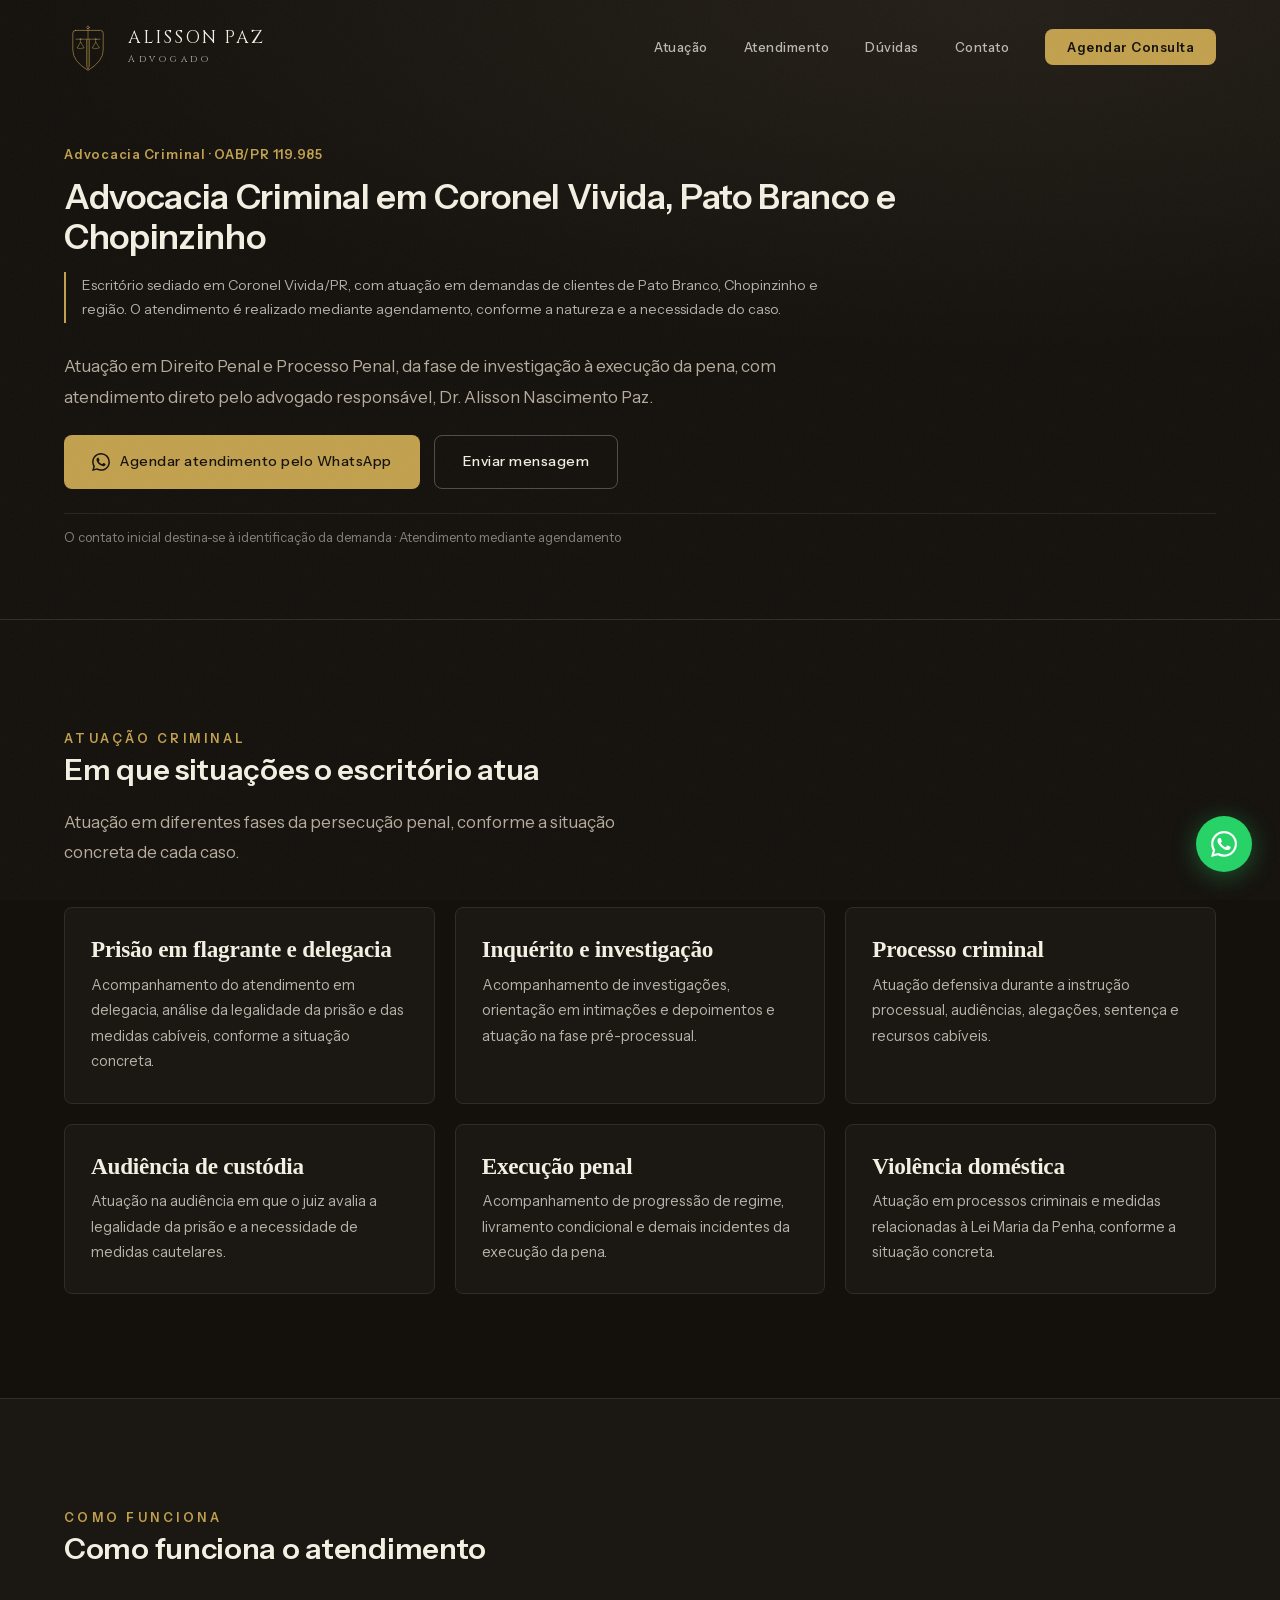
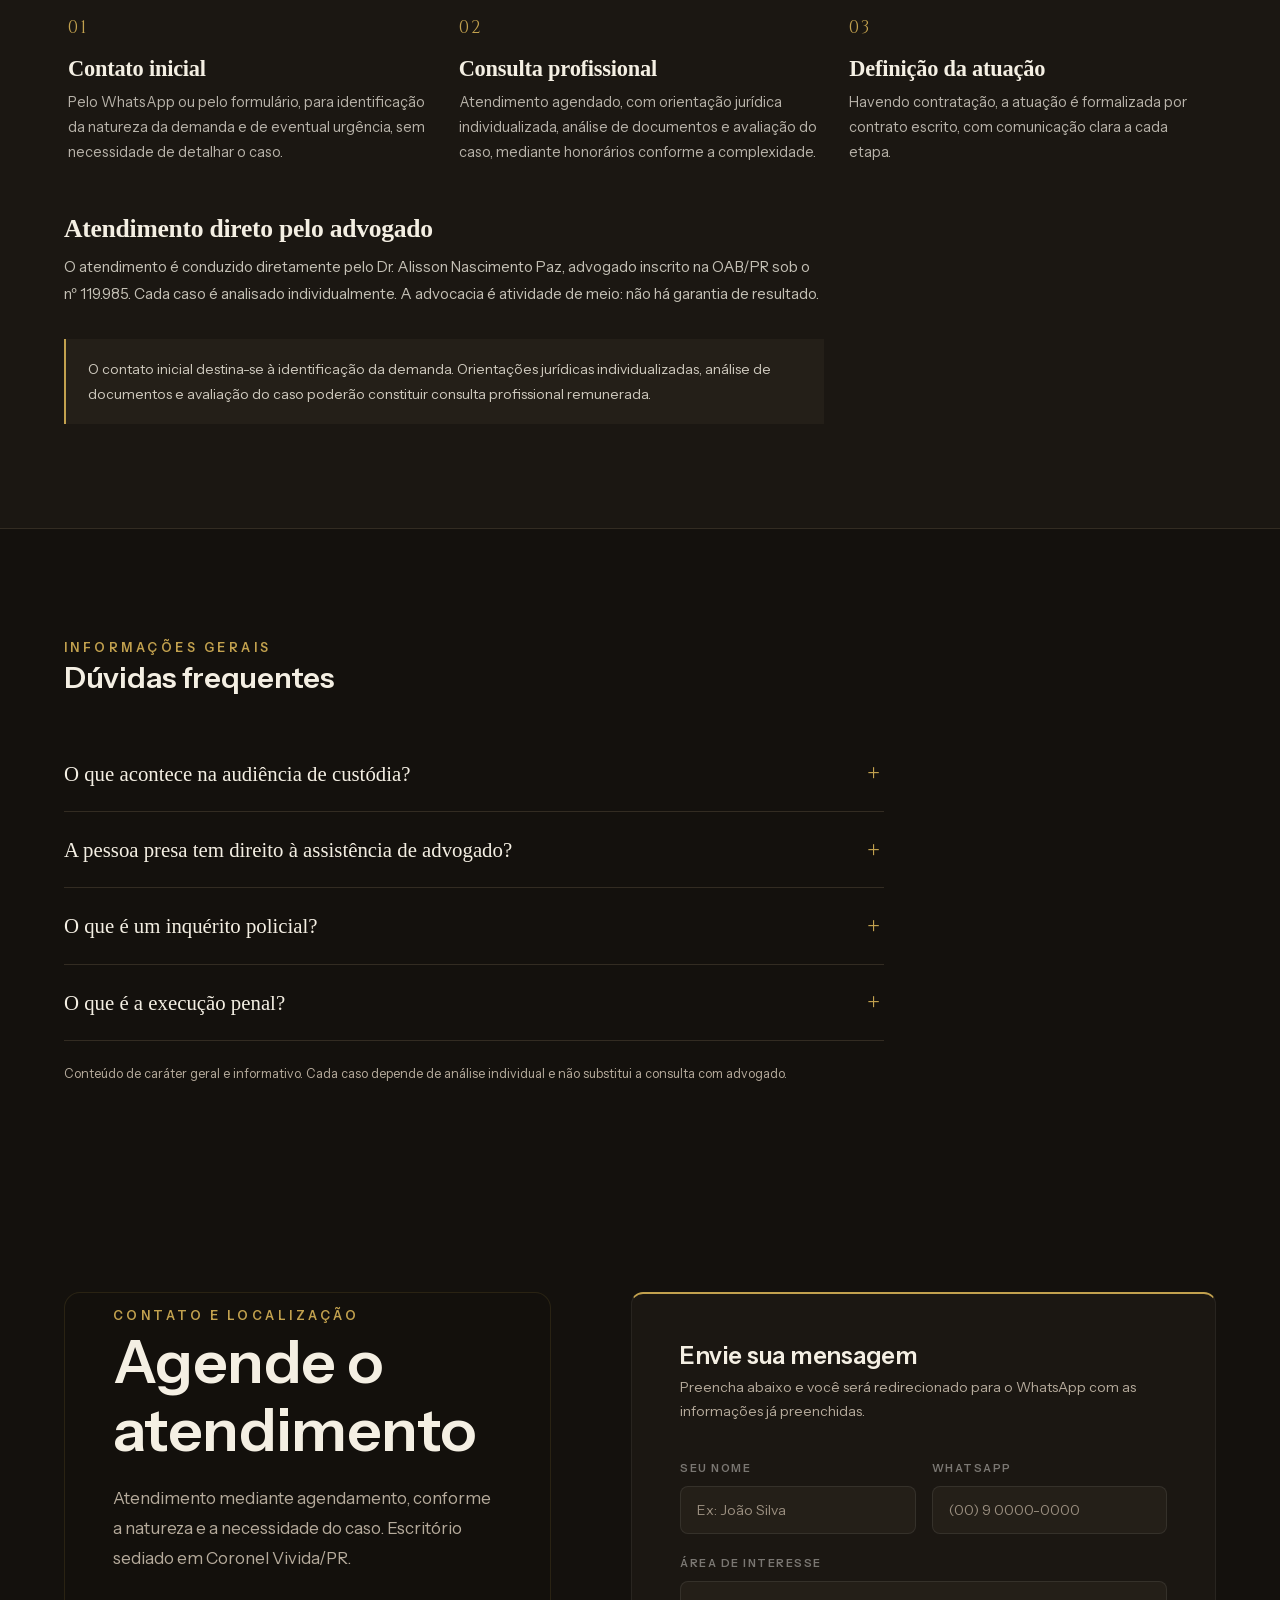
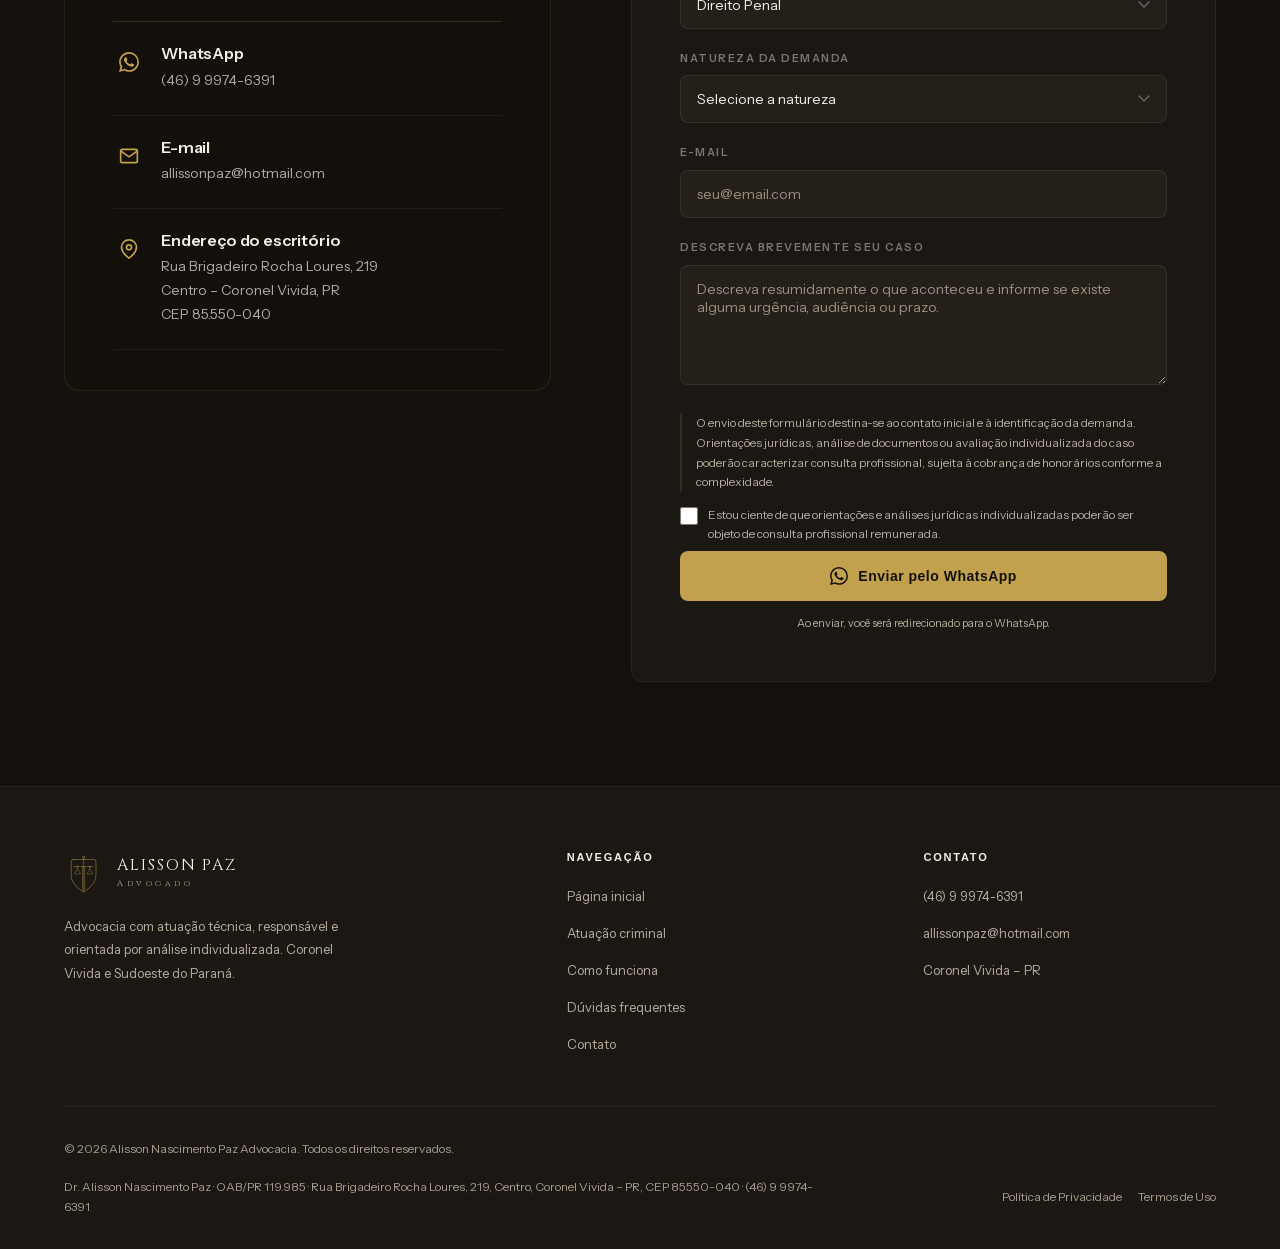
==== commit 5cfe40ea: "fix(landing): mensagem pre-preenchida do WhatsApp e disclaimer do formulario Co-Authored-By: Claude " ====
--- a/advocacia-criminal.html
+++ b/advocacia-criminal.html
@@ -953,7 +953,7 @@
           </div>
           <div>
             <h3>WhatsApp</h3>
-            <p><a href="https://wa.me/5546999746391?text=Ol%C3%A1%2C%20vim%20pelo%20site%20e%20gostaria%20de%20tirar%20uma%20d%C3%BAvida." target="_blank" rel="noopener" data-conversion="whatsapp-cta">(46) 9 9974-6391</a></p>
+            <p><a href="https://wa.me/5546999746391?text=Ol%C3%A1%2C%20vim%20pelo%20site%20e%20gostaria%20de%20solicitar%20atendimento%20para%20uma%20demanda%20criminal." target="_blank" rel="noopener" data-conversion="whatsapp-cta">(46) 9 9974-6391</a></p>
           </div>
         </div>
 
@@ -1035,7 +1035,7 @@
             <svg width="18" height="18" viewBox="0 0 24 24" fill="currentColor"><path d="M17.472 14.382c-.297-.149-1.758-.867-2.03-.967-.273-.099-.471-.148-.67.15-.197.297-.767.966-.94 1.164-.173.199-.347.223-.644.075-.297-.15-1.255-.463-2.39-1.475-.883-.788-1.48-1.761-1.653-2.059-.173-.297-.018-.458.13-.606.134-.133.298-.347.446-.52.149-.174.198-.298.298-.497.099-.198.05-.371-.025-.52-.075-.149-.669-1.612-.916-2.207-.242-.579-.487-.5-.669-.51-.173-.008-.371-.01-.57-.01-.198 0-.52.074-.792.372-.272.297-1.04 1.016-1.04 2.479 0 1.462 1.065 2.875 1.213 3.074.149.198 2.096 3.2 5.077 4.487.709.306 1.262.489 1.694.625.712.227 1.36.195 1.871.118.571-.085 1.758-.719 2.006-1.413.248-.694.248-1.289.173-1.413-.074-.124-.272-.198-.57-.347m-5.421 7.403h-.004a9.87 9.87 0 01-5.031-1.378l-.361-.214-3.741.982.998-3.648-.235-.374a9.86 9.86 0 01-1.51-5.26c.001-5.45 4.436-9.884 9.888-9.884 2.64 0 5.122 1.03 6.988 2.898a9.825 9.825 0 012.893 6.994c-.003 5.45-4.437 9.884-9.885 9.884m8.413-18.297A11.815 11.815 0 0012.05 0C5.495 0 .16 5.335.157 11.892c0 2.096.547 4.142 1.588 5.945L.057 24l6.305-1.654a11.882 11.882 0 005.683 1.448h.005c6.554 0 11.89-5.335 11.893-11.893a11.821 11.821 0 00-3.48-8.413z"/></svg>
             Enviar pelo WhatsApp
           </button>
-          <p class="form-disclaimer">Ao enviar, você será redirecionado para o WhatsApp. Seus dados não são armazenados.</p>
+          <p class="form-disclaimer">Ao enviar, você será redirecionado para o WhatsApp.</p>
         </form>
       </div>
 
@@ -1105,7 +1105,7 @@
 <!-- FLOATING WHATSAPP -->
 <div class="whatsapp-float">
   <span class="whatsapp-label">Fale pelo WhatsApp</span>
-  <a href="https://wa.me/5546999746391?text=Ol%C3%A1%2C%20vim%20pelo%20site%20e%20gostaria%20de%20tirar%20uma%20d%C3%BAvida." class="whatsapp-btn" target="_blank" rel="noopener" aria-label="WhatsApp" data-conversion="whatsapp-cta">
+  <a href="https://wa.me/5546999746391?text=Ol%C3%A1%2C%20vim%20pelo%20site%20e%20gostaria%20de%20solicitar%20atendimento%20para%20uma%20demanda%20criminal." class="whatsapp-btn" target="_blank" rel="noopener" aria-label="WhatsApp" data-conversion="whatsapp-cta">
     <svg width="26" height="26" viewBox="0 0 24 24" fill="currentColor"><path d="M17.472 14.382c-.297-.149-1.758-.867-2.03-.967-.273-.099-.471-.148-.67.15-.197.297-.767.966-.94 1.164-.173.199-.347.223-.644.075-.297-.15-1.255-.463-2.39-1.475-.883-.788-1.48-1.761-1.653-2.059-.173-.297-.018-.458.13-.606.134-.133.298-.347.446-.52.149-.174.198-.298.298-.497.099-.198.05-.371-.025-.52-.075-.149-.669-1.612-.916-2.207-.242-.579-.487-.5-.669-.51-.173-.008-.371-.01-.57-.01-.198 0-.52.074-.792.372-.272.297-1.04 1.016-1.04 2.479 0 1.462 1.065 2.875 1.213 3.074.149.198 2.096 3.2 5.077 4.487.709.306 1.262.489 1.694.625.712.227 1.36.195 1.871.118.571-.085 1.758-.719 2.006-1.413.248-.694.248-1.289.173-1.413-.074-.124-.272-.198-.57-.347m-5.421 7.403h-.004a9.87 9.87 0 01-5.031-1.378l-.361-.214-3.741.982.998-3.648-.235-.374a9.86 9.86 0 01-1.51-5.26c.001-5.45 4.436-9.884 9.888-9.884 2.64 0 5.122 1.03 6.988 2.898a9.825 9.825 0 012.893 6.994c-.003 5.45-4.437 9.884-9.885 9.884m8.413-18.297A11.815 11.815 0 0012.05 0C5.495 0 .16 5.335.157 11.892c0 2.096.547 4.142 1.588 5.945L.057 24l6.305-1.654a11.882 11.882 0 005.683 1.448h.005c6.554 0 11.89-5.335 11.893-11.893a11.821 11.821 0 00-3.48-8.413z"/></svg>
   </a>
 </div>
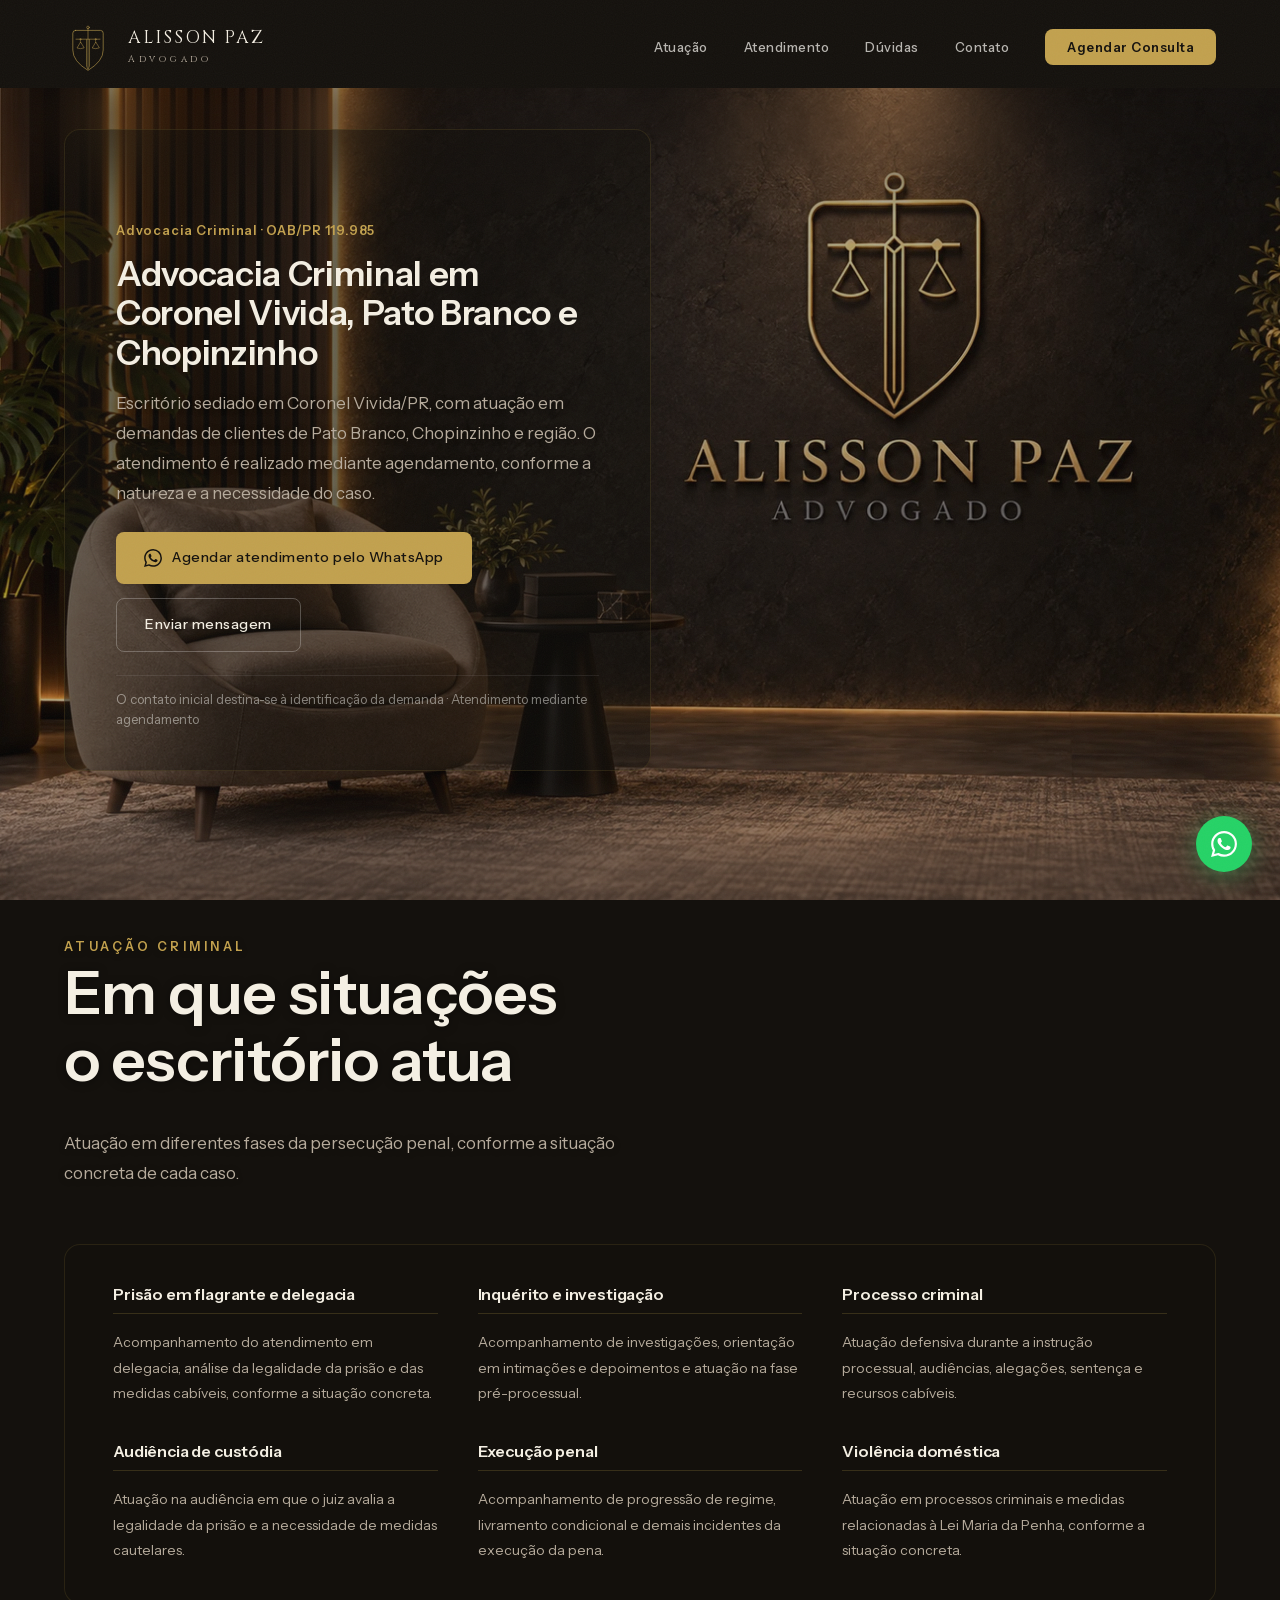
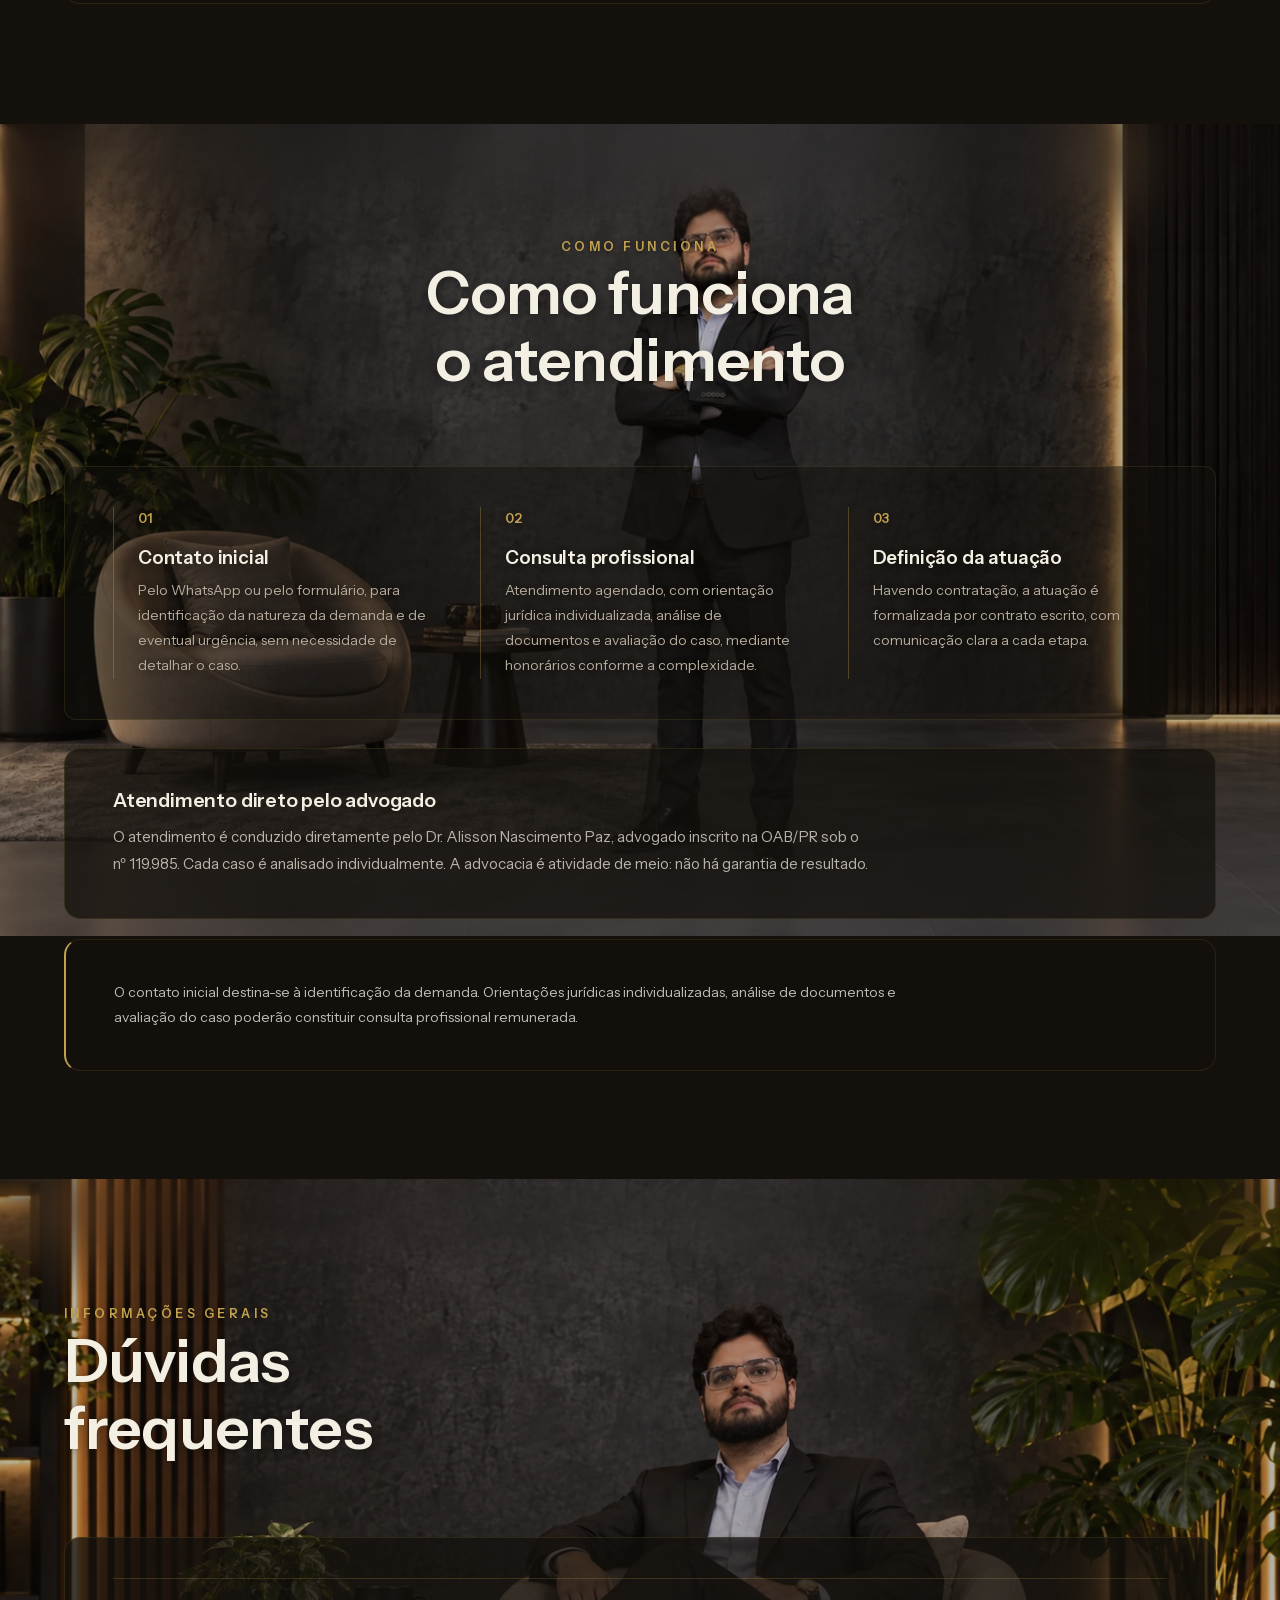
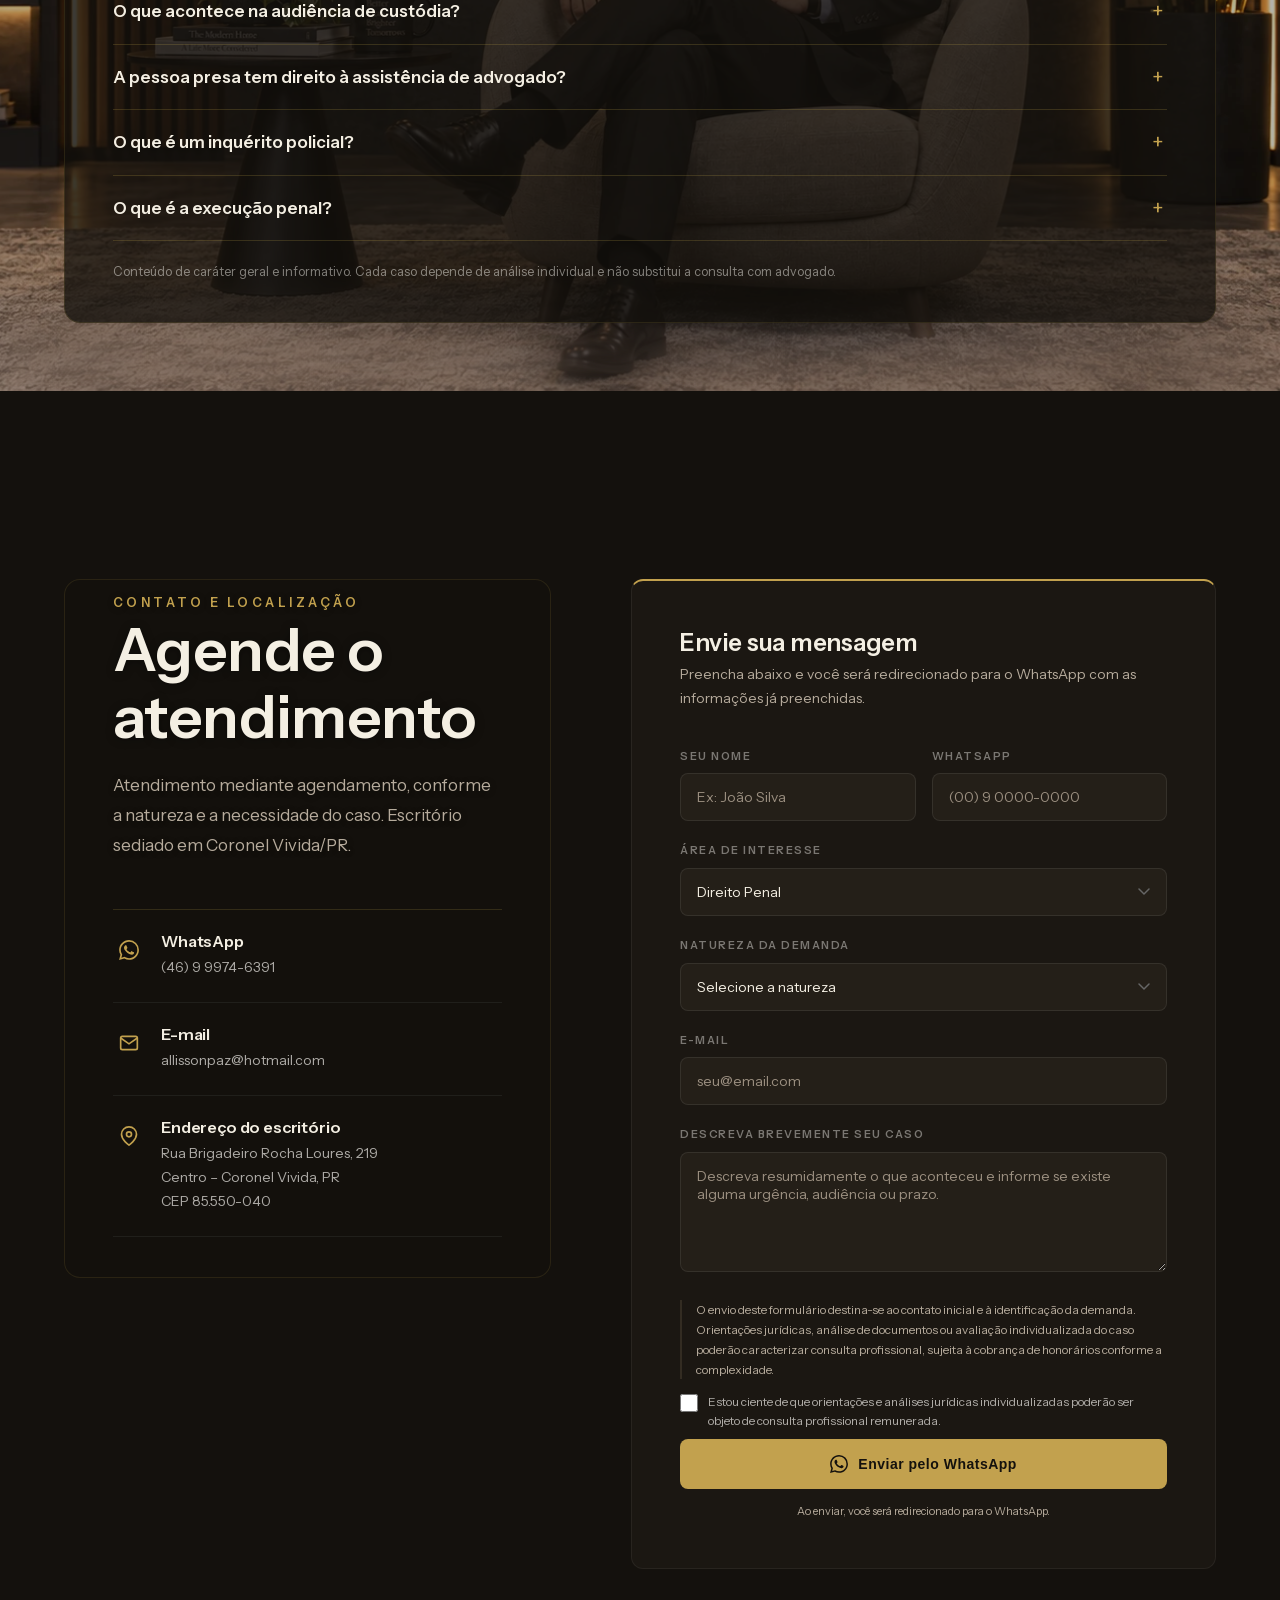
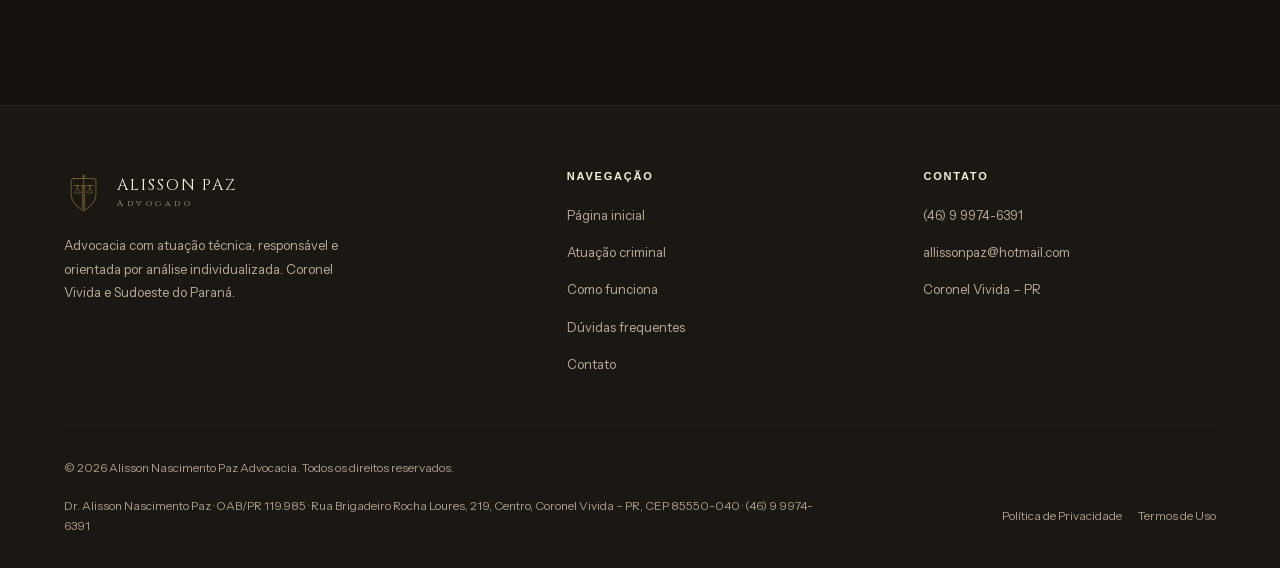
==== commit d91f4edf: "refactor(landing): apresentacao visual alinhada ao sistema da home Hero em cartao sobre capitulo com" ====
--- a/advocacia-criminal.html
+++ b/advocacia-criminal.html
@@ -191,6 +191,19 @@
       max-width: 560px;
       line-height: 1.8;
     }
+.visual-chapter .section-tag,
+    .visual-chapter .section-subtitle{
+      text-shadow: 0 1px 6px rgba(0,0,0,0.35);
+    }
+.visual-chapter .section-title{
+      text-shadow: 0 1px 10px rgba(0,0,0,0.4);
+    }
+.areas-hint{
+      display: inline-block;
+      margin-top: 10px;
+      font-size: .84rem;
+      color: rgba(240,237,232,0.4);
+    }
 .btn{
       display: inline-flex;
       align-items: center;
@@ -266,6 +279,127 @@
       transition: var(--tr);
     }
 .nav-close-item{ display: none; }
+.visual-chapter{
+      position: relative;
+      display: grid;
+      grid-template-columns: 1fr;
+      grid-template-rows: 1fr;
+      isolation: isolate;
+    }
+.chapter-bg{
+      grid-column: 1;
+      grid-row: 1;
+      position: sticky;
+      top: var(--nav-h);
+      align-self: start;
+      height: calc(100vh - var(--nav-h));
+      height: calc(100svh - var(--nav-h));
+      overflow: hidden;
+      z-index: 0;
+      pointer-events: none;
+      background: var(--dark);
+    }
+.chapter-bg-img{
+      position: absolute;
+      inset: 0;
+      z-index: 0;
+      width: 100%;
+      height: 100%;
+      object-fit: cover;
+      object-position: center;
+      display: block;
+    }
+.chapter-bg-blend{
+      position: absolute;
+      left: 0;
+      right: 0;
+      height: 16%;
+      z-index: 1;
+      pointer-events: none;
+      backdrop-filter: blur(30px);
+      -webkit-backdrop-filter: blur(30px);
+    }
+.chapter-bg-blend-top{
+      top: 0;
+      -webkit-mask-image: linear-gradient(to bottom, #000 0%, transparent 100%);
+      mask-image: linear-gradient(to bottom, #000 0%, transparent 100%);
+    }
+.chapter-bg-blend-bottom{
+      bottom: 0;
+      -webkit-mask-image: linear-gradient(to top, #000 0%, transparent 100%);
+      mask-image: linear-gradient(to top, #000 0%, transparent 100%);
+    }
+.chapter-bg-overlay{
+      position: absolute;
+      inset: 0;
+      z-index: 2;
+      background: rgba(20,17,13,0.32);
+    }
+.chapter-content{
+      grid-column: 1;
+      grid-row: 1;
+      position: relative;
+      z-index: 1;
+    }
+#hero{
+      position: relative;
+      padding: 0;
+      display: flex;
+      align-items: center;
+      min-height: clamp(460px, calc(100vh - var(--nav-h, 88px)), 820px);
+      min-height: clamp(460px, calc(100svh - var(--nav-h, 88px)), 820px);
+    }
+.hero-scrim{
+      position: absolute;
+      inset: 0;
+      z-index: 1;
+      pointer-events: none;
+      background:
+        linear-gradient(to right,
+          rgba(20,17,13,0.66) 0%,
+          rgba(20,17,13,0.52) 26%,
+          rgba(20,17,13,0.22) 48%,
+          rgba(20,17,13,0.03) 66%,
+          transparent 80%
+        ),
+        linear-gradient(to top,
+          rgba(20,17,13,0.4) 0%,
+          rgba(20,17,13,0.1) 20%,
+          transparent 32%
+        );
+    }
+.hero-copy{
+      position: relative;
+      z-index: 2;
+      display: flex;
+      flex-direction: column;
+      justify-content: center;
+      width: 100%;
+      /* --hero-inset repete o recuo esquerdo (mesma referência do .container);
+         --hero-nav-w é a largura, já medida, do menu (de "Áreas de Atuação" até
+         "Agendar Consulta") — o texto do hero termina exatamente na coluna onde
+         o menu começa, puxando a caixa até ali em vez do limite fixo antigo. */
+      --hero-inset: max(24px, calc((100% - 1200px) / 2 + 24px));
+      --hero-pad-r: clamp(32px, 4vw, 64px);
+      --hero-nav-w: 616px;
+      /* Piso de 420px: em telas médias (onde o menu já está bem apertado
+         contra o logo) a fórmula ficaria estreita demais — mantém a largura
+         antiga nesses casos, e só "puxa" de verdade em telas largas. */
+      max-width: max(420px, calc(100% - var(--hero-inset) + var(--hero-pad-r) - var(--hero-nav-w)));
+      padding: clamp(72px, 10vh, 108px) var(--hero-pad-r) clamp(28px, 4.5vh, 48px) var(--hero-inset);
+    }
+@media (min-width: 769px){.hero-scrim{ display: none; }.hero-copy{
+        max-width: max(380px, calc(100% - 2 * var(--hero-inset) + var(--hero-pad-r) - var(--hero-nav-w)));
+        margin-left: var(--hero-inset);
+        /* Empurra o topo do cartão para começar só depois da navbar
+           (transparente no topo da página) — sem isso, a borda/canto
+           arredondado do painel aparecia colidindo com o menu. */
+        margin-top: var(--nav-h);
+        padding-left: var(--hero-pad-r);
+        background: rgba(20,17,13,0.48);
+        border: 1px solid rgba(201,168,76,0.12);
+        border-radius: 16px;
+      }}
 .hero-kicker{
       display: block;
       font-size: .8rem;
@@ -296,14 +430,89 @@
       border-top: 1px solid rgba(255,255,255,0.08);
       max-width: 100%;
     }
-@media (min-width: 769px) and (max-height: 760px){.hero-kicker{ margin-bottom: clamp(6px, 1vh, 12px); }.hero-title{ margin-bottom: clamp(8px, 1.2vh, 14px); }.hero-sub, .hero-actions{ margin-bottom: clamp(10px, 2vh, 18px); }}
-@media (max-width: 768px){.hero-title, .hero-meta, .hero-sub{ max-width: 100%; }}
+@media (min-width: 769px) and (max-height: 760px){.hero-copy{
+        padding-top: clamp(56px, 8vh, 84px);
+        padding-bottom: clamp(20px, 3.5vh, 32px);
+      }.hero-kicker{ margin-bottom: clamp(6px, 1vh, 12px); }.hero-title{ margin-bottom: clamp(8px, 1.2vh, 14px); }.hero-sub, .hero-actions{ margin-bottom: clamp(10px, 2vh, 18px); }}
+@media (max-width: 768px){.hero-scrim{
+        background:
+          linear-gradient(to bottom,
+            rgba(20,17,13,0.55) 0%,
+            rgba(20,17,13,0.4) 22%,
+            rgba(20,17,13,0.55) 55%,
+            rgba(20,17,13,0.92) 88%,
+            #14110D 100%
+          );
+      }#hero{ align-items: flex-end; }.hero-copy{ max-width: 100%; justify-content: flex-end; padding: 28px 18px 40px; }.hero-title, .hero-meta, .hero-sub{ max-width: 100%; }}
 @media (max-width: 768px) and (max-height: 600px){.hero-meta{ padding-right: 84px; }.hero-actions .btn{ max-width: calc(100% - 76px); }}
+#atuacao{ background: transparent; }
+.areas-header{
+      display: flex;
+      flex-direction: column;
+      align-items: flex-start;
+      margin-bottom: 56px;
+      gap: 14px;
+    }
+.area-title{
+      font-family: 'Instrument Sans', sans-serif;
+      font-size: 1.2rem;
+      font-weight: 600;
+      color: var(--white);
+      margin-bottom: 12px;
+    }
+.area-desc{ font-size: 14px; color: var(--gray); line-height: 1.8; max-width: 46ch; }
 .content-panel{
       background: rgba(20,17,13,0.48);
       border: 1px solid rgba(201,168,76,0.12);
       border-radius: 16px;
       padding: 40px clamp(20px, 4vw, 48px);
+    }
+.tab-intro{
+      font-size: 15px;
+      color: rgba(240,237,232,0.6);
+      line-height: 1.85;
+      max-width: 680px;
+      margin-bottom: 40px;
+    }
+.tab-grid{
+      display: grid;
+      grid-template-columns: repeat(4, 1fr);
+      gap: 32px 40px;
+    }
+.tab-group h4{
+      font-family: 'Instrument Sans', sans-serif;
+      font-size: 1rem;
+      font-weight: 600;
+      color: var(--white);
+      margin-bottom: 16px;
+      padding-bottom: 10px;
+      border-bottom: 1px solid rgba(201,168,76,0.2);
+    }
+.tab-group ul{
+      list-style: none;
+      padding: 0;
+      margin: 0;
+      display: flex;
+      flex-direction: column;
+      gap: 9px;
+    }
+.tab-group ul li{
+      font-size: 13.5px;
+      color: rgba(240,237,232,0.56);
+      line-height: 1.5;
+      padding-left: 16px;
+      position: relative;
+    }
+.tab-group ul li::before{
+      content: '';
+      position: absolute;
+      left: 0;
+      top: 7px;
+      width: 5px;
+      height: 5px;
+      background: var(--gold);
+      border-radius: 50%;
+      opacity: 0.5;
     }
 #processo{ background: transparent; }
 .processo-header{ text-align: center; max-width: 600px; margin: 0 auto; }
@@ -606,8 +815,8 @@
       }.nav-close:active{ background: rgba(255,255,255,0.18); }.nav-toggle span{ transition: transform 0.3s ease, opacity 0.3s ease; }.nav-toggle.active span:nth-child(1){ transform: rotate(45deg) translate(5px, 5px); }.nav-toggle.active span:nth-child(2){ opacity: 0; transform: translateX(-8px); }.nav-toggle.active span:nth-child(3){ transform: rotate(-45deg) translate(5px, -5px); }.processo-steps{ grid-template-columns: 1fr; }.contato-layout{ grid-template-columns: 1fr; gap: 40px; }.footer-top{ grid-template-columns: 1fr; gap: 36px; }.footer-bottom{ flex-direction: column; text-align: center; gap: 8px; }.form-row{ grid-template-columns: 1fr; }.hero-title{ font-size: clamp(1.7rem, 7vw, 2.2rem); }.hero-actions{ flex-direction: column; gap: 10px; }.hero-actions .btn{ width: 100%; justify-content: center; }.nav-mark{ height: 34px; }.nav-name{ font-size: .8rem; }.nav-tagline{ font-size: .5rem; letter-spacing: .35em; margin-top: 5px; }.whatsapp-label{ display: none; }.whatsapp-float{
         bottom: calc(20px + env(safe-area-inset-bottom));
         right: calc(20px + env(safe-area-inset-right));
-      }.form-card{ padding: 28px 20px; }}
-@media (max-width: 480px){section{ padding: 56px 0; }.container{ padding: 0 18px; }.section-title{ font-size: clamp(1.75rem, 7vw, 2rem); }.step{ padding: 28px 18px; }.step-num{ font-size: 2.8rem; }.form-card{ padding: 24px 16px; }.footer-name{ font-size: .85rem; }.footer-mark{ height: 36px; }}
+      }.form-card{ padding: 28px 20px; }.tab-grid{ grid-template-columns: repeat(2, 1fr); gap: 24px; }.tab-intro{ font-size: 14px; margin-bottom: 28px; }}
+@media (max-width: 480px){section{ padding: 56px 0; }.container{ padding: 0 18px; }.section-title{ font-size: clamp(1.75rem, 7vw, 2rem); }.step{ padding: 28px 18px; }.step-num{ font-size: 2.8rem; }.form-card{ padding: 24px 16px; }.footer-name{ font-size: .85rem; }.footer-mark{ height: 36px; }.tab-grid{ grid-template-columns: 1fr; gap: 0; }.tab-group{ padding-bottom: 20px; margin-bottom: 20px; border-bottom: 1px solid rgba(255,255,255,0.06); }.tab-group:last-child{ padding-bottom: 0; margin-bottom: 0; border-bottom: none; }}
 :root{
       --radius-action: 8px;
       --radius-surface: 12px;
@@ -660,11 +869,21 @@
       min-height: 44px;
     }
 .fade-up{ opacity: 1 !important; transform: none !important; }
+.hero-content.fade-up{ animation: hero-reveal 0.72s ease-out both; }
 @keyframes hero-reveal{
       from { opacity: 0; transform: translateY(20px); }
       to { opacity: 1; transform: translateY(0); }
     }
 [hidden]{ display: none !important; }
+.tab-btn[aria-selected="false"],
+    .tab-intro,
+    .tab-group ul li,
+    .dif-when ul li,
+    .article-disclaimer p,
+    .event-date,
+    .compare-value.old{
+      color: rgba(244, 239, 227, 0.72);
+    }
 .form-group input::placeholder,
     .form-group textarea::placeholder{ color: #9b8f80; opacity: 1; }
 .area-card,
@@ -693,6 +912,12 @@
     .footer-col h2{
       color: var(--white);
       font-weight: 600;
+    }
+.tab-group h3{
+      margin-bottom: 16px;
+      padding-bottom: 10px;
+      border-bottom: 1px solid rgba(194, 161, 78, 0.2);
+      font-size: 1rem;
     }
 .contato-item h3{ margin-bottom: 6px; font-size: 1rem; }
 .footer-col h2{
@@ -726,40 +951,24 @@
       }
     }
 
-/* ===== Landing Advocacia Criminal ===== */
-#lp-hero { padding: clamp(120px, 16vh, 170px) 0 clamp(56px, 8vh, 88px); background: radial-gradient(120% 90% at 78% 0%, var(--dark-3) 0%, var(--dark) 62%); border-bottom: 1px solid var(--dark-4); }
-#lp-hero .hero-title { max-width: 920px; }
-#lp-hero .hero-sub { max-width: 760px; }
-.lp-sede { max-width: 760px; font-size: 14px; line-height: 1.7; color: rgba(244,239,227,0.72); border-left: 2px solid var(--gold); padding: 2px 0 2px 16px; margin: 0 0 28px; }
-#atuacao, #atendimento, #duvidas { padding: clamp(64px, 9vw, 104px) 0; }
-#atendimento { background: var(--dark-2); border-top: 1px solid var(--dark-4); border-bottom: 1px solid var(--dark-4); }
-.lp-head { max-width: 760px; margin-bottom: 40px; }
-.lp-head .section-title { font-size: clamp(1.6rem, 2.3vw, 2rem); line-height: 1.2; }
-.lp-grid { display: grid; grid-template-columns: repeat(3, 1fr); gap: 20px; }
-.lp-card { background: var(--dark-2); border: 1px solid var(--dark-4); border-radius: var(--radius); padding: 28px 26px; }
-.lp-card h3 { font-family: 'Cormorant Garamond', serif; font-size: 1.45rem; font-weight: 600; color: var(--white); margin-bottom: 10px; }
-.lp-card p { font-size: 14.5px; line-height: 1.75; color: rgba(244,239,227,0.72); }
-.lp-steps { display: grid; grid-template-columns: repeat(3, 1fr); gap: 20px; margin-top: 8px; }
-.lp-step { padding: 8px 4px; }
-.lp-step-num { font-family: 'Cinzel', serif; color: var(--gold); font-size: 1.1rem; letter-spacing: .12em; margin-bottom: 12px; }
-.lp-step h3 { font-family: 'Cormorant Garamond', serif; font-size: 1.4rem; color: var(--white); margin-bottom: 8px; }
-.lp-step p { font-size: 14.5px; line-height: 1.75; color: rgba(244,239,227,0.72); }
-.lp-direto { margin-top: 40px; max-width: 760px; }
-.lp-direto h3 { font-family: 'Cormorant Garamond', serif; font-size: 1.6rem; color: var(--white); margin-bottom: 10px; }
-.lp-direto p { font-size: 15px; line-height: 1.8; color: rgba(244,239,227,0.78); }
-.lp-aviso { margin-top: 32px; max-width: 760px; border-left: 2px solid var(--gold); background: var(--dark-3); padding: 18px 22px; font-size: 14px; line-height: 1.75; color: rgba(244,239,227,0.82); }
-.lp-faq { max-width: 820px; }
-.lp-faq details { border-bottom: 1px solid var(--dark-4); }
-.lp-faq summary { cursor: pointer; list-style: none; padding: 20px 36px 20px 0; font-family: 'Cormorant Garamond', serif; font-size: 1.3rem; color: var(--white); position: relative; }
+/* ===== Landing Advocacia Criminal: apenas o que a home nao tem ===== */
+.lp-areas { grid-template-columns: repeat(3, 1fr); gap: 36px 40px; }
+.lp-areas .area-desc { max-width: none; }
+.lp-direto, .lp-aviso, .lp-faq { background: rgba(20,17,13,0.74); }
+.lp-direto { margin-top: 28px; }
+.lp-direto .tab-intro { margin-bottom: 0; max-width: 760px; }
+.lp-aviso { margin-top: 20px; border-left: 2px solid var(--gold); }
+.lp-aviso p { font-size: 14px; line-height: 1.8; color: rgba(240,237,232,0.78); max-width: 820px; }
+.lp-faq details { border-bottom: 1px solid rgba(201,168,76,0.2); }
+.lp-faq details:first-of-type { border-top: 1px solid rgba(201,168,76,0.2); }
+.lp-faq summary { cursor: pointer; list-style: none; padding: 18px 36px 18px 0; font-family: 'Instrument Sans', sans-serif; font-size: 1.05rem; font-weight: 600; color: var(--white); position: relative; }
 .lp-faq summary::-webkit-details-marker { display: none; }
-.lp-faq summary::after { content: "+"; position: absolute; right: 4px; top: 50%; transform: translateY(-50%); color: var(--gold); font-size: 1.4rem; }
+.lp-faq summary::after { content: "+"; position: absolute; right: 4px; top: 50%; transform: translateY(-50%); color: var(--gold); font-size: 1.3rem; font-weight: 400; }
 .lp-faq details[open] summary::after { content: "\2013"; }
-.lp-faq details p { padding: 0 36px 22px 0; font-size: 14.5px; line-height: 1.8; color: rgba(244,239,227,0.74); }
-.lp-faq-note { margin-top: 22px; font-size: 12.5px; line-height: 1.7; color: var(--gray); }
-#contato { padding: clamp(64px, 9vw, 104px) 0; }
-@media (max-width: 1024px) { .lp-grid { grid-template-columns: repeat(2, 1fr); } }
-@media (max-width: 768px) { .lp-steps { grid-template-columns: 1fr; gap: 14px; } #lp-hero { padding-top: 112px; } }
-@media (max-width: 640px) { .lp-grid { grid-template-columns: 1fr; } .lp-card { padding: 22px 20px; } }
+.lp-faq details p { padding: 0 36px 20px 0; font-size: 14px; color: rgba(240,237,232,0.66); line-height: 1.85; max-width: 760px; }
+.lp-faq-note { margin-top: 20px; font-size: 12.5px; line-height: 1.7; color: rgba(240,237,232,0.5); }
+@media (max-width: 1024px) { .lp-areas { grid-template-columns: repeat(2, 1fr); } }
+@media (max-width: 640px) { .lp-areas { grid-template-columns: 1fr; gap: 24px; } }
 
   </style>
 </head>
@@ -800,7 +1009,7 @@
           </button>
         </li>
         <li><a href="#atuacao">Atuação</a></li>
-        <li><a href="#atendimento">Atendimento</a></li>
+        <li><a href="#processo">Atendimento</a></li>
         <li><a href="#duvidas">Dúvidas</a></li>
         <li><a href="#contato">Contato</a></li>
         <li>
@@ -820,13 +1029,22 @@
 
 <main id="main-content">
 
-<!-- HERO -->
-<section id="lp-hero">
-  <div class="container">
+<!-- CAPÍTULO VISUAL 1: hero + atuação (mesmo sistema da home) -->
+<div class="visual-chapter visual-chapter-1">
+  <div class="chapter-bg" aria-hidden="true">
+    <img class="chapter-bg-img" src="hero-slide-1-logo-wall.webp" alt="" width="1916" height="821" fetchpriority="high" decoding="async">
+    <div class="chapter-bg-blend chapter-bg-blend-top"></div>
+    <div class="chapter-bg-blend chapter-bg-blend-bottom"></div>
+    <div class="chapter-bg-overlay"></div>
+  </div>
+  <div class="chapter-content">
+
+<section id="hero">
+  <div class="hero-scrim" aria-hidden="true"></div>
+  <div class="hero-copy fade-up">
     <p class="hero-kicker">Advocacia Criminal · OAB/PR 119.985</p>
     <h1 class="hero-title">Advocacia Criminal em Coronel Vivida, Pato Branco e Chopinzinho</h1>
-    <p class="lp-sede">Escritório sediado em Coronel Vivida/PR, com atuação em demandas de clientes de Pato Branco, Chopinzinho e região. O atendimento é realizado mediante agendamento, conforme a natureza e a necessidade do caso.</p>
-    <p class="hero-sub section-subtitle">Atuação em Direito Penal e Processo Penal, da fase de investigação à execução da pena, com atendimento direto pelo advogado responsável, Dr. Alisson Nascimento Paz.</p>
+    <p class="hero-sub section-subtitle">Escritório sediado em Coronel Vivida/PR, com atuação em demandas de clientes de Pato Branco, Chopinzinho e região. O atendimento é realizado mediante agendamento, conforme a natureza e a necessidade do caso.</p>
     <div class="hero-actions">
       <a href="https://wa.me/5546999746391?text=Ol%C3%A1%2C%20vim%20pelo%20site%20e%20gostaria%20de%20agendar%20uma%20consulta." class="btn btn-gold" target="_blank" rel="noopener" data-conversion="whatsapp-cta">
         <svg width="18" height="18" viewBox="0 0 24 24" fill="currentColor"><path d="M17.472 14.382c-.297-.149-1.758-.867-2.03-.967-.273-.099-.471-.148-.67.15-.197.297-.767.966-.94 1.164-.173.199-.347.223-.644.075-.297-.15-1.255-.463-2.39-1.475-.883-.788-1.48-1.761-1.653-2.059-.173-.297-.018-.458.13-.606.134-.133.298-.347.446-.52.149-.174.198-.298.298-.497.099-.198.05-.371-.025-.52-.075-.149-.669-1.612-.916-2.207-.242-.579-.487-.5-.669-.51-.173-.008-.371-.01-.57-.01-.198 0-.52.074-.792.372-.272.297-1.04 1.016-1.04 2.479 0 1.462 1.065 2.875 1.213 3.074.149.198 2.096 3.2 5.077 4.487.709.306 1.262.489 1.694.625.712.227 1.36.195 1.871.118.571-.085 1.758-.719 2.006-1.413.248-.694.248-1.289.173-1.413-.074-.124-.272-.198-.57-.347m-5.421 7.403h-.004a9.87 9.87 0 01-5.031-1.378l-.361-.214-3.741.982.998-3.648-.235-.374a9.86 9.86 0 01-1.51-5.26c.001-5.45 4.436-9.884 9.888-9.884 2.64 0 5.122 1.03 6.988 2.898a9.825 9.825 0 012.893 6.994c-.003 5.45-4.437 9.884-9.885 9.884m8.413-18.297A11.815 11.815 0 0012.05 0C5.495 0 .16 5.335.157 11.892c0 2.096.547 4.142 1.588 5.945L.057 24l6.305-1.654a11.882 11.882 0 005.683 1.448h.005c6.554 0 11.89-5.335 11.893-11.893a11.821 11.821 0 00-3.48-8.413z"/></svg>
@@ -841,80 +1059,114 @@
 <!-- ATUAÇÃO CRIMINAL -->
 <section id="atuacao">
   <div class="container">
-    <div class="lp-head">
-      <span class="section-tag">Atuação criminal</span>
-      <h2 class="section-title">Em que situações o escritório atua</h2>
+    <div class="areas-header">
+      <div>
+        <span class="section-tag">Atuação criminal</span>
+        <h2 class="section-title">Em que situações<br>o escritório atua</h2>
+      </div>
       <p class="section-subtitle">Atuação em diferentes fases da persecução penal, conforme a situação concreta de cada caso.</p>
     </div>
-    <div class="lp-grid">
-      <article class="lp-card">
-        <h3>Prisão em flagrante e delegacia</h3>
-        <p>Acompanhamento do atendimento em delegacia, análise da legalidade da prisão e das medidas cabíveis, conforme a situação concreta.</p>
-      </article>
-      <article class="lp-card">
-        <h3>Inquérito e investigação</h3>
-        <p>Acompanhamento de investigações, orientação em intimações e depoimentos e atuação na fase pré-processual.</p>
-      </article>
-      <article class="lp-card">
-        <h3>Processo criminal</h3>
-        <p>Atuação defensiva durante a instrução processual, audiências, alegações, sentença e recursos cabíveis.</p>
-      </article>
-      <article class="lp-card">
-        <h3>Audiência de custódia</h3>
-        <p>Atuação na audiência em que o juiz avalia a legalidade da prisão e a necessidade de medidas cautelares.</p>
-      </article>
-      <article class="lp-card">
-        <h3>Execução penal</h3>
-        <p>Acompanhamento de progressão de regime, livramento condicional e demais incidentes da execução da pena.</p>
-      </article>
-      <article class="lp-card">
-        <h3>Violência doméstica</h3>
-        <p>Atuação em processos criminais e medidas relacionadas à Lei Maria da Penha, conforme a situação concreta.</p>
-      </article>
+    <div class="content-panel">
+      <div class="tab-grid lp-areas">
+        <div class="tab-group">
+          <h4>Prisão em flagrante e delegacia</h4>
+          <p class="area-desc">Acompanhamento do atendimento em delegacia, análise da legalidade da prisão e das medidas cabíveis, conforme a situação concreta.</p>
+        </div>
+        <div class="tab-group">
+          <h4>Inquérito e investigação</h4>
+          <p class="area-desc">Acompanhamento de investigações, orientação em intimações e depoimentos e atuação na fase pré-processual.</p>
+        </div>
+        <div class="tab-group">
+          <h4>Processo criminal</h4>
+          <p class="area-desc">Atuação defensiva durante a instrução processual, audiências, alegações, sentença e recursos cabíveis.</p>
+        </div>
+        <div class="tab-group">
+          <h4>Audiência de custódia</h4>
+          <p class="area-desc">Atuação na audiência em que o juiz avalia a legalidade da prisão e a necessidade de medidas cautelares.</p>
+        </div>
+        <div class="tab-group">
+          <h4>Execução penal</h4>
+          <p class="area-desc">Acompanhamento de progressão de regime, livramento condicional e demais incidentes da execução da pena.</p>
+        </div>
+        <div class="tab-group">
+          <h4>Violência doméstica</h4>
+          <p class="area-desc">Atuação em processos criminais e medidas relacionadas à Lei Maria da Penha, conforme a situação concreta.</p>
+        </div>
+      </div>
     </div>
   </div>
 </section>
 
+  </div>
+</div>
+
+<!-- CAPÍTULO VISUAL 2: como funciona -->
+<div class="visual-chapter visual-chapter-2">
+  <div class="chapter-bg" aria-hidden="true">
+    <img class="chapter-bg-img" src="hero-slide-2-standing.webp" alt="" width="1916" height="821" loading="lazy" decoding="async">
+    <div class="chapter-bg-blend chapter-bg-blend-top"></div>
+    <div class="chapter-bg-blend chapter-bg-blend-bottom"></div>
+    <div class="chapter-bg-overlay"></div>
+  </div>
+  <div class="chapter-content">
+
 <!-- COMO FUNCIONA -->
-<section id="atendimento">
+<section id="processo">
   <div class="container">
-    <div class="lp-head">
+    <div class="processo-header">
       <span class="section-tag">Como funciona</span>
-      <h2 class="section-title">Como funciona o atendimento</h2>
+      <h2 class="section-title">Como funciona<br>o atendimento</h2>
     </div>
-    <div class="lp-steps">
-      <div class="lp-step">
-        <div class="lp-step-num" aria-hidden="true">01</div>
+    <div class="processo-steps content-panel">
+      <div class="step">
+        <div class="step-dot" aria-hidden="true">01</div>
         <h3>Contato inicial</h3>
         <p>Pelo WhatsApp ou pelo formulário, para identificação da natureza da demanda e de eventual urgência, sem necessidade de detalhar o caso.</p>
       </div>
-      <div class="lp-step">
-        <div class="lp-step-num" aria-hidden="true">02</div>
+      <div class="step">
+        <div class="step-dot" aria-hidden="true">02</div>
         <h3>Consulta profissional</h3>
         <p>Atendimento agendado, com orientação jurídica individualizada, análise de documentos e avaliação do caso, mediante honorários conforme a complexidade.</p>
       </div>
-      <div class="lp-step">
-        <div class="lp-step-num" aria-hidden="true">03</div>
+      <div class="step">
+        <div class="step-dot" aria-hidden="true">03</div>
         <h3>Definição da atuação</h3>
         <p>Havendo contratação, a atuação é formalizada por contrato escrito, com comunicação clara a cada etapa.</p>
       </div>
     </div>
-    <div class="lp-direto">
-      <h3>Atendimento direto pelo advogado</h3>
-      <p>O atendimento é conduzido diretamente pelo Dr. Alisson Nascimento Paz, advogado inscrito na OAB/PR sob o nº 119.985. Cada caso é analisado individualmente. A advocacia é atividade de meio: não há garantia de resultado.</p>
+    <div class="content-panel lp-direto">
+      <h3 class="area-title">Atendimento direto pelo advogado</h3>
+      <p class="tab-intro">O atendimento é conduzido diretamente pelo Dr. Alisson Nascimento Paz, advogado inscrito na OAB/PR sob o nº 119.985. Cada caso é analisado individualmente. A advocacia é atividade de meio: não há garantia de resultado.</p>
     </div>
-    <p class="lp-aviso">O contato inicial destina-se à identificação da demanda. Orientações jurídicas individualizadas, análise de documentos e avaliação do caso poderão constituir consulta profissional remunerada.</p>
+    <div class="content-panel lp-aviso">
+      <p>O contato inicial destina-se à identificação da demanda. Orientações jurídicas individualizadas, análise de documentos e avaliação do caso poderão constituir consulta profissional remunerada.</p>
+    </div>
   </div>
 </section>
+
+  </div>
+</div>
+
+<!-- CAPÍTULO VISUAL 3: dúvidas + contato -->
+<div class="visual-chapter visual-chapter-3">
+  <div class="chapter-bg" aria-hidden="true">
+    <img class="chapter-bg-img" src="hero-slide-3-seated.webp" alt="" width="1916" height="821" loading="lazy" decoding="async">
+    <div class="chapter-bg-blend chapter-bg-blend-top"></div>
+    <div class="chapter-bg-blend chapter-bg-blend-bottom"></div>
+    <div class="chapter-bg-overlay"></div>
+  </div>
+  <div class="chapter-content">
 
 <!-- FAQ -->
 <section id="duvidas">
   <div class="container">
-    <div class="lp-head">
-      <span class="section-tag">Informações gerais</span>
-      <h2 class="section-title">Dúvidas frequentes</h2>
+    <div class="areas-header">
+      <div>
+        <span class="section-tag">Informações gerais</span>
+        <h2 class="section-title">Dúvidas<br>frequentes</h2>
+      </div>
     </div>
-    <div class="lp-faq">
+    <div class="content-panel lp-faq">
       <details>
         <summary>O que acontece na audiência de custódia?</summary>
         <p>É a audiência em que a pessoa presa é apresentada a um juiz, em regra em até 24 horas, para que sejam verificadas a legalidade da prisão e a necessidade de medidas cautelares (Código de Processo Penal, art. 310).</p>
@@ -943,7 +1195,7 @@
 
       <div class="contato-info content-panel">
         <span class="section-tag">Contato e localização</span>
-        <h2 class="section-title">Agende o atendimento</h2>
+        <h2 class="section-title">Agende o<br>atendimento</h2>
         <p class="section-subtitle" style="margin-bottom: 0;">Atendimento mediante agendamento, conforme a natureza e a necessidade do caso. Escritório sediado em Coronel Vivida/PR.</p>
 
         <div class="contato-list">
@@ -1043,6 +1295,9 @@
   </div>
 </section>
 
+  </div>
+</div>
+
 </main>
 
 <!-- FOOTER -->
@@ -1077,9 +1332,9 @@
         <ul>
           <li><a href="index.html">Página inicial</a></li>
           <li><a href="#atuacao">Atuação criminal</a></li>
-          <li><a href="#atendimento">Como funciona</a></li>
+          <li><a href="#processo">Como funciona</a></li>
           <li><a href="#duvidas">Dúvidas frequentes</a></li>
-                    <li><a href="#contato">Contato</a></li>
+          <li><a href="#contato">Contato</a></li>
         </ul>
       </div>
       <div class="footer-col">
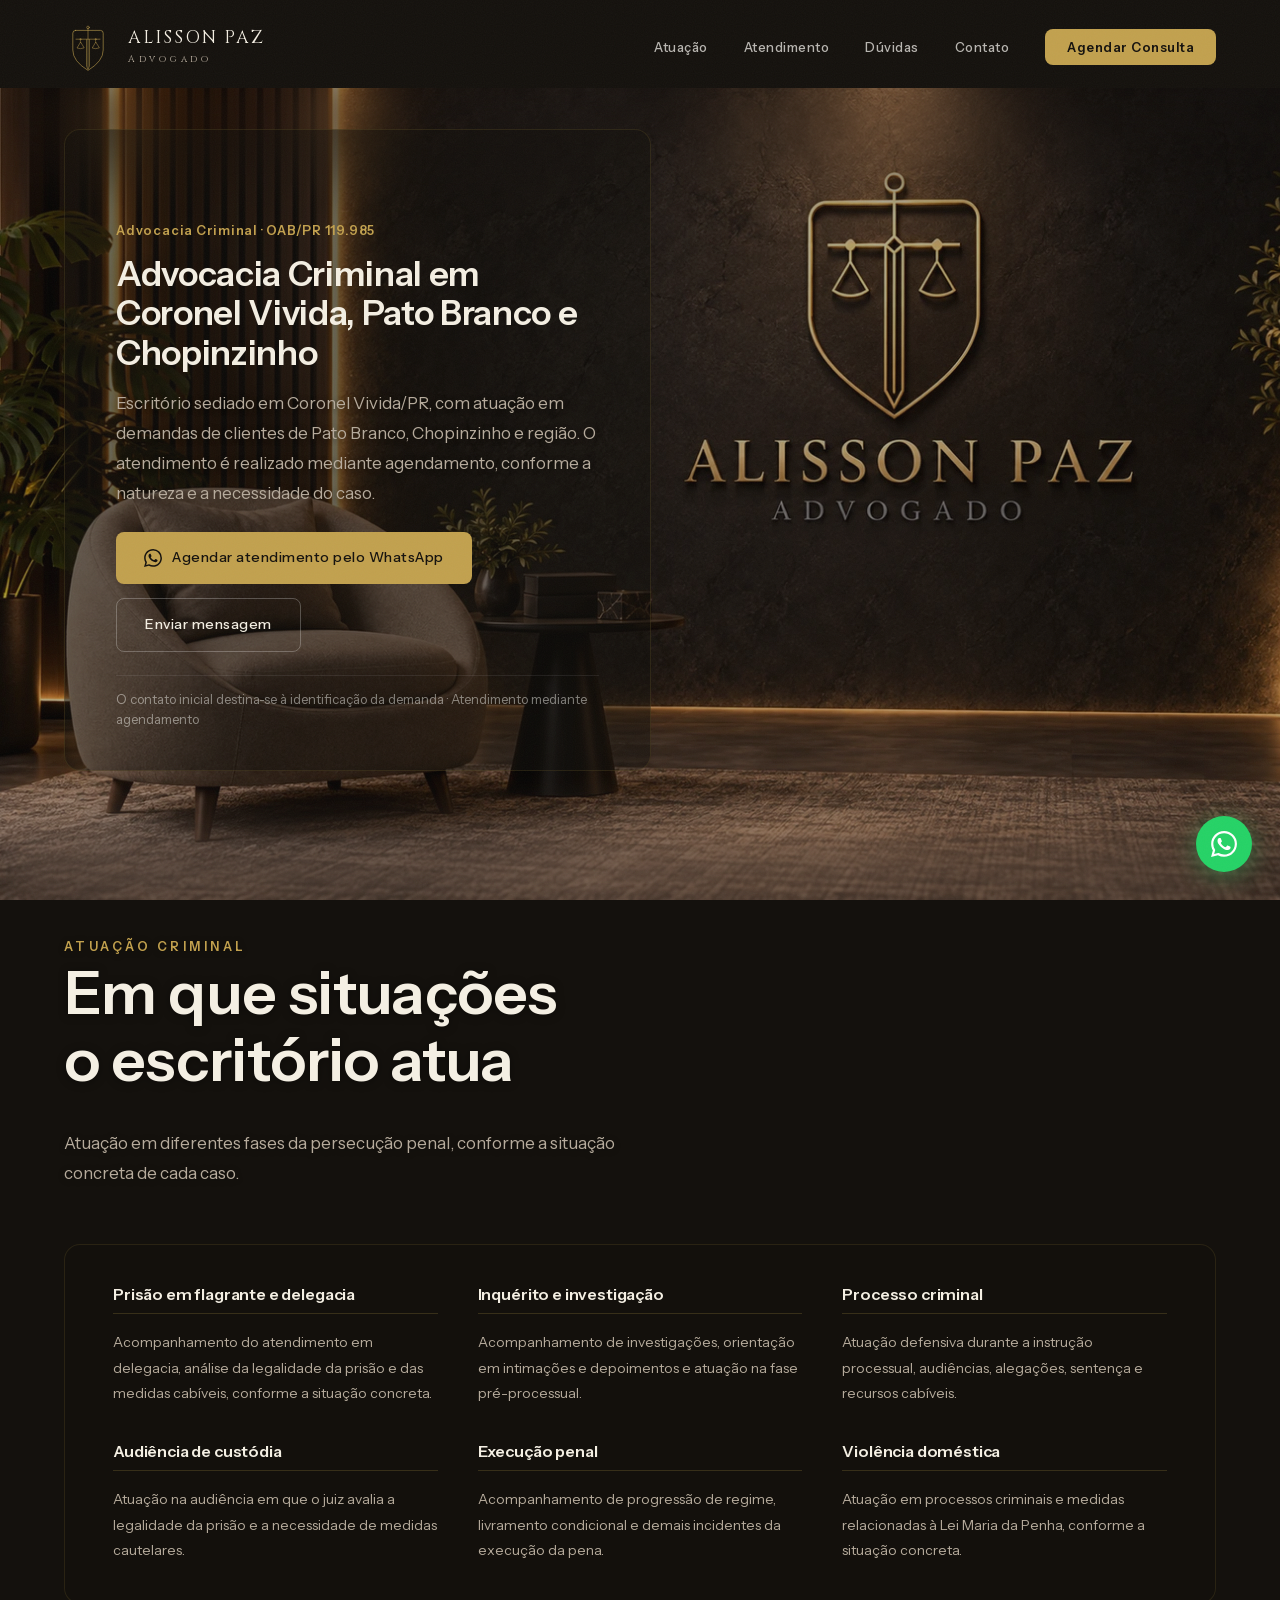
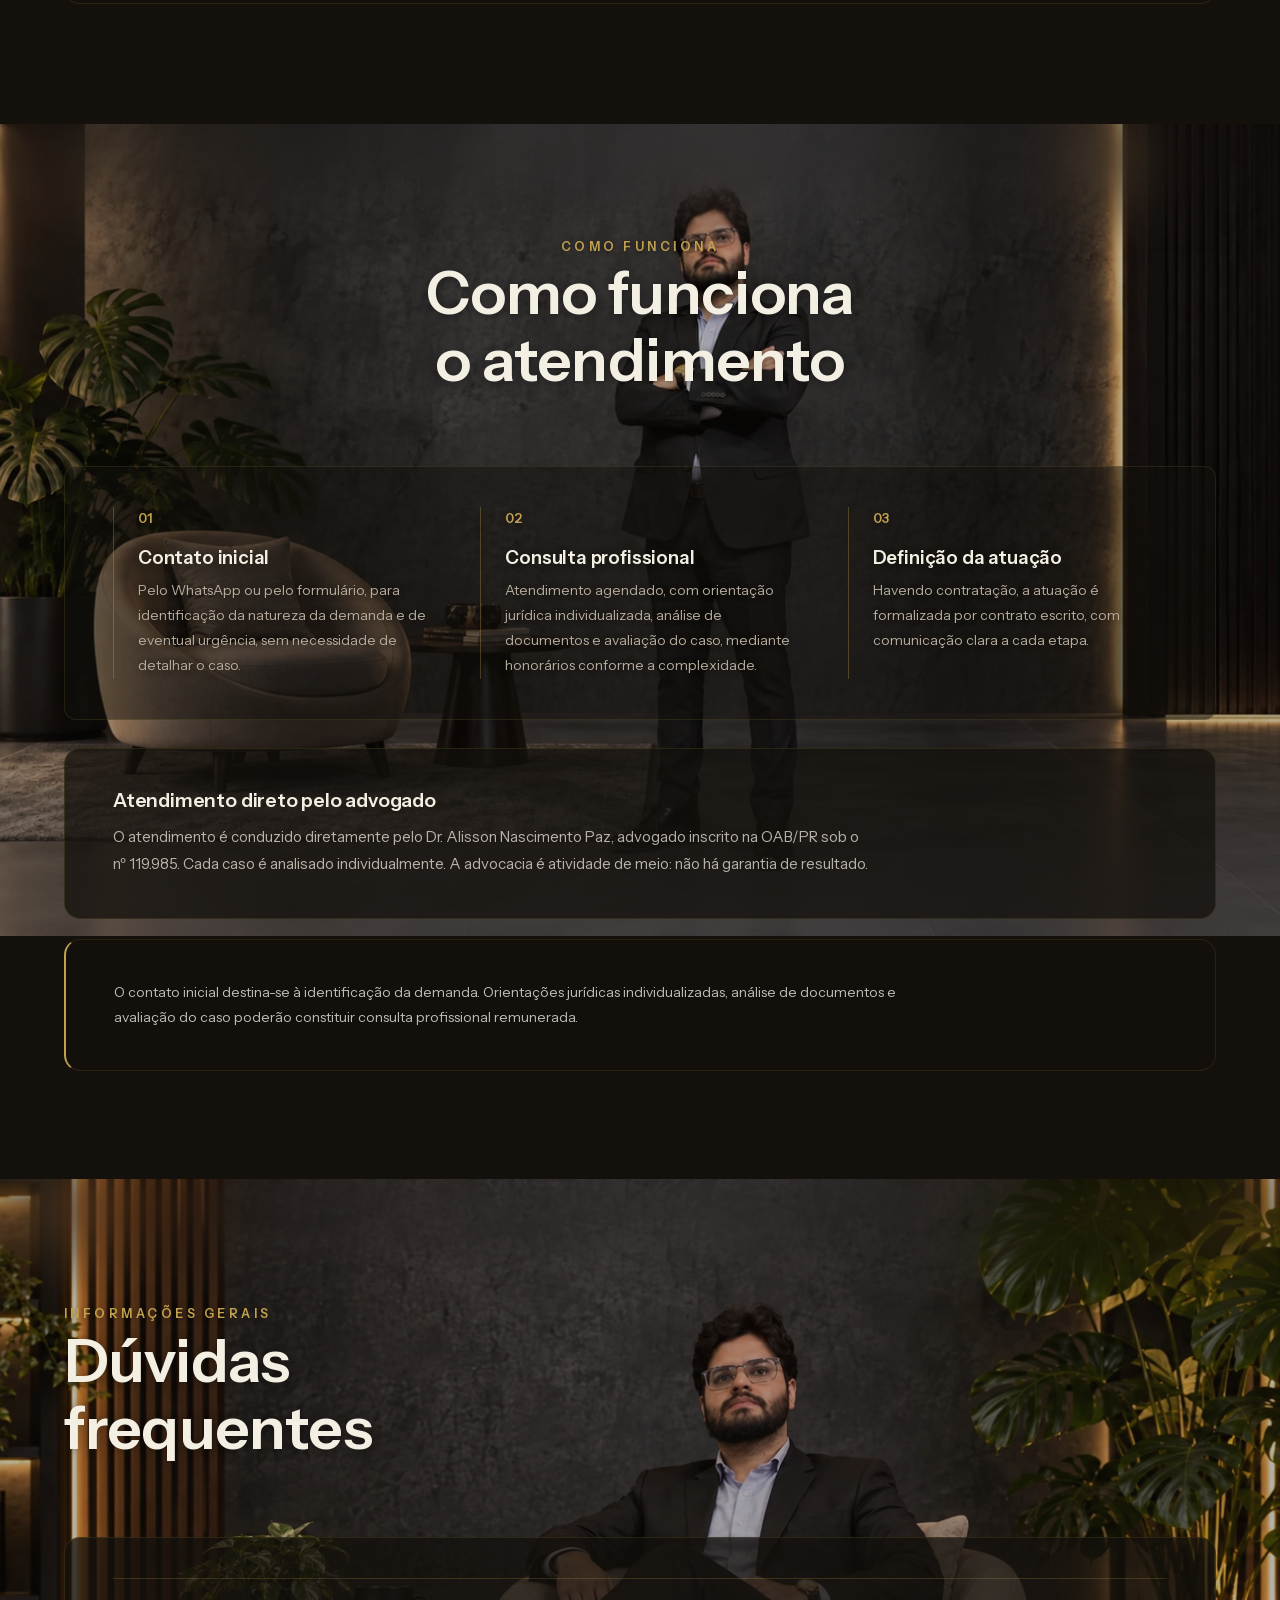
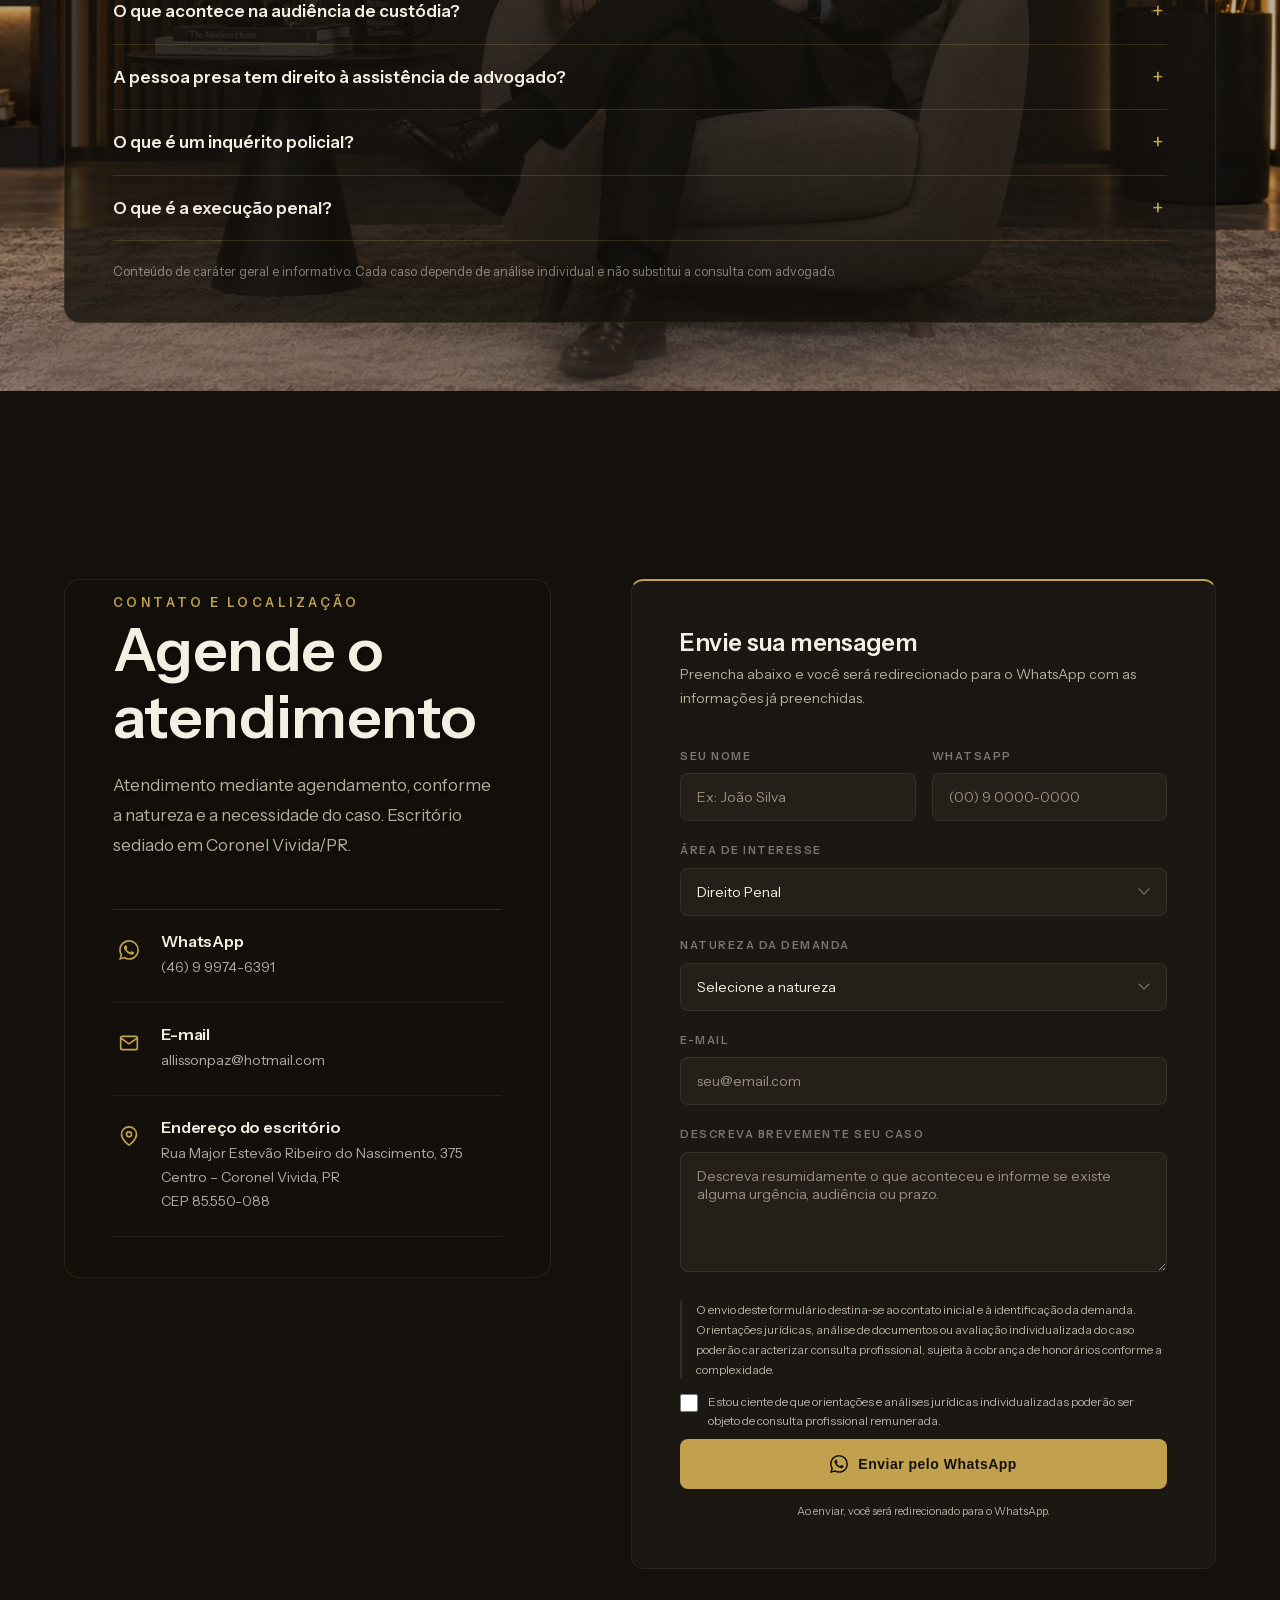
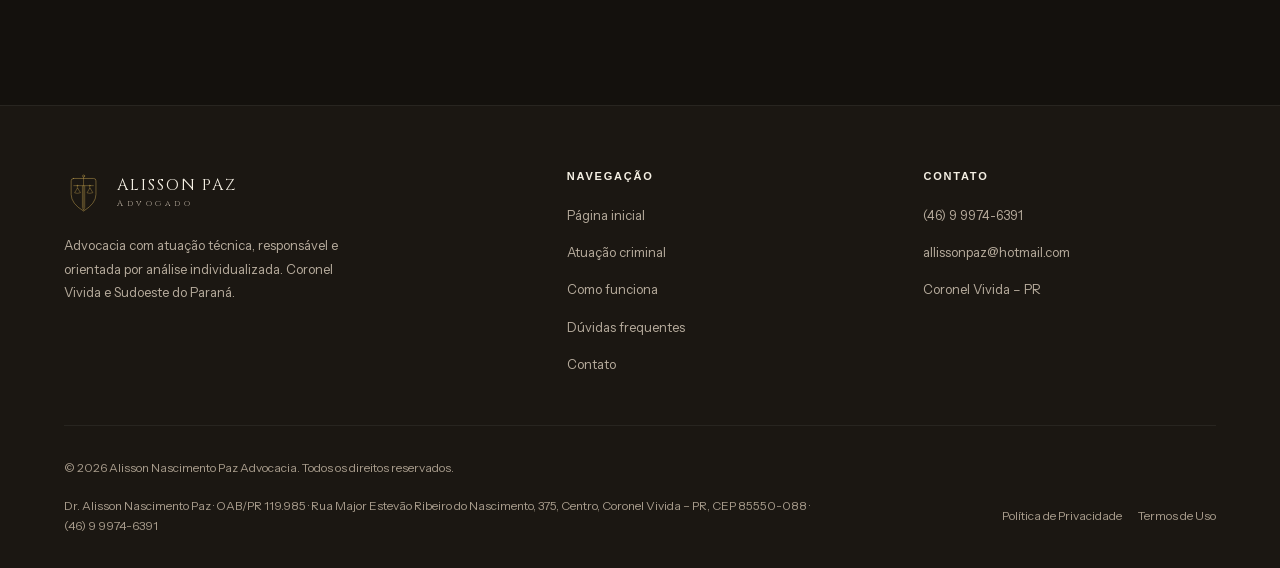
==== commit 72e16555: "fix(site): atualiza endereço do escritório para R. Maj. Estevão Ribeiro do Nascimento, 375 Novo ende" ====
--- a/advocacia-criminal.html
+++ b/advocacia-criminal.html
@@ -39,10 +39,10 @@
     "email": "allissonpaz@hotmail.com",
     "address": {
       "@type": "PostalAddress",
-      "streetAddress": "Rua Brigadeiro Rocha Loures, 219, Centro",
+      "streetAddress": "Rua Major Estevão Ribeiro do Nascimento, 375, Centro",
       "addressLocality": "Coronel Vivida",
       "addressRegion": "PR",
-      "postalCode": "85550-040",
+      "postalCode": "85550-088",
       "addressCountry": "BR"
     },
     "areaServed": [
@@ -1225,7 +1225,7 @@
           </div>
           <div>
             <h3>Endereço do escritório</h3>
-            <p><a href="https://www.google.com/maps/search/Rua+Brigadeiro+Rocha+Loures+219+Coronel+Vivida+PR" target="_blank" rel="noopener">Rua Brigadeiro Rocha Loures, 219<br>Centro – Coronel Vivida, PR<br>CEP 85.550-040</a></p>
+            <p><a href="https://www.google.com/maps/search/Rua+Major+Estev%C3%A3o+Ribeiro+do+Nascimento+375+Coronel+Vivida+PR" target="_blank" rel="noopener">Rua Major Estevão Ribeiro do Nascimento, 375<br>Centro – Coronel Vivida, PR<br>CEP 85.550-088</a></p>
           </div>
         </div>
         </div>
@@ -1348,7 +1348,7 @@
     </div>
     <div class="footer-bottom">
       <p>© <span id="year"></span> Alisson Nascimento Paz Advocacia. Todos os direitos reservados.</p>
-      <p class="footer-nap">Dr. Alisson Nascimento Paz · OAB/PR 119.985 · Rua Brigadeiro Rocha Loures, 219, Centro, Coronel Vivida – PR, CEP 85550-040 · (46) 9 9974-6391</p>
+      <p class="footer-nap">Dr. Alisson Nascimento Paz · OAB/PR 119.985 · Rua Major Estevão Ribeiro do Nascimento, 375, Centro, Coronel Vivida – PR, CEP 85550-088 · (46) 9 9974-6391</p>
       <div class="footer-legal">
         <a href="politica-de-privacidade.html">Política de Privacidade</a>
         <a href="termos-de-uso.html">Termos de Uso</a>
